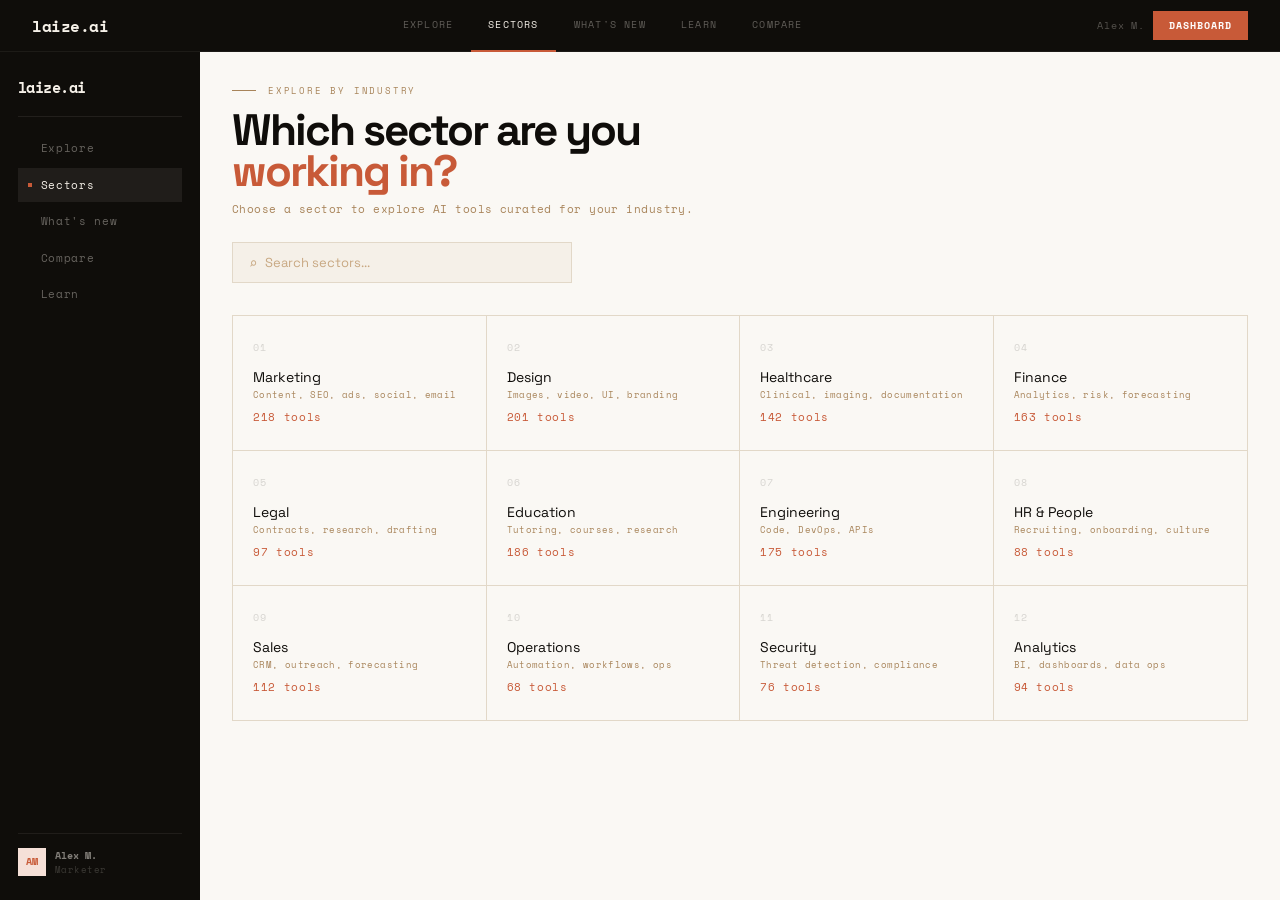
==== sectors.html @ eb0a1c32 "sectors.html" ====
<!DOCTYPE html>
<html lang="en">
<head>
<meta charset="UTF-8"/>
<meta name="viewport" content="width=device-width,initial-scale=1.0"/>
<title>Sectors — laize.ai</title>
<link rel="preconnect" href="https://fonts.googleapis.com"/>
<link rel="preconnect" href="https://fonts.gstatic.com" crossorigin/>
<link href="https://fonts.googleapis.com/css2?family=Space+Grotesk:wght@300;400;500;600;700&family=Space+Mono:wght@400;700&display=swap" rel="stylesheet"/>
<style>
*{box-sizing:border-box;margin:0;padding:0}
:root{
  --ink:#0f0d0a;--ink2:#1a1714;--ink3:#2e2a26;
  --sand:#f5f0e8;--sand2:#ede6d8;--sand3:#e2d8c8;--sand4:#c8bca8;
  --warm:#c8a882;--warm2:#a8845a;
  --sage2:#5a7d6a;--sage3:#d8e8dc;
  --rust:#c85a38;--rust2:#e87850;--rust3:#f5e0d8;
  --clay2:#e8c89a;--cream:#faf8f4;--r:0px;
}
html{scroll-behavior:smooth}
body{
  background:var(--cream);
  font-family:'Space Grotesk',system-ui,sans-serif;
  color:var(--ink);font-size:14px;line-height:1.5;
  -webkit-font-smoothing:antialiased;min-height:100vh;overflow-x:hidden;
}

/* ── NAV ── */
.nav{
  background:var(--ink);height:52px;
  display:flex;align-items:center;justify-content:space-between;
  padding:0 2rem;position:sticky;top:0;z-index:200;
  border-bottom:1px solid rgba(245,240,232,.06);
}
.logo{
  font-family:'Space Mono',monospace;font-size:16px;font-weight:700;
  color:var(--sand);letter-spacing:-.5px;text-decoration:none;
  display:flex;align-items:center;gap:7px;
}
.logo-dot{
  width:7px;height:7px;border-radius:50%;background:var(--rust);flex-shrink:0;
  animation:blink 3s infinite;
}
@keyframes blink{0%,100%{opacity:1}50%{opacity:.3}}
.nav-links{display:flex;gap:0;list-style:none}
.nav-links a{
  font-family:'Space Mono',monospace;
  font-size:10px;letter-spacing:.12em;text-transform:uppercase;
  color:rgba(245,240,232,.35);padding:0 1.1rem;height:52px;
  display:flex;align-items:center;cursor:pointer;
  border-bottom:2px solid transparent;transition:all .25s;text-decoration:none;
}
.nav-links a:hover{color:var(--sand)}
.nav-links a.on{color:var(--sand);border-bottom-color:var(--rust)}
.nav-r{display:flex;gap:8px;align-items:center}
.nav-user{font-family:'Space Mono',monospace;font-size:10px;color:rgba(245,240,232,.3);letter-spacing:.08em}
.pill{
  font-family:'Space Mono',monospace;background:var(--rust);color:#fff;border:none;
  padding:7px 16px;font-size:10px;font-weight:700;letter-spacing:.1em;text-transform:uppercase;
  cursor:pointer;transition:all .2s;
}
.pill:hover{background:var(--rust2);transform:translateY(-1px)}
.pill.ghost{background:transparent;border:1px solid rgba(245,240,232,.2);color:rgba(245,240,232,.55)}
.pill.ghost:hover{border-color:rgba(245,240,232,.5);color:var(--sand)}
.pill.sm{padding:6px 13px;font-size:10px}

/* ── SHELL ── */
.shell{
  display:grid;grid-template-columns:200px 1fr;
  min-height:calc(100vh - 52px);background:var(--cream);
}

/* ── SIDEBAR ── */
.sb{
  background:var(--ink);padding:1.5rem 1.1rem;
  display:flex;flex-direction:column;gap:2px;
  position:sticky;top:52px;height:calc(100vh - 52px);overflow-y:auto;
}
.sb-logo{
  font-family:'Space Mono',monospace;font-size:15px;font-weight:700;
  color:var(--sand);letter-spacing:-.5px;padding-bottom:1.1rem;
  border-bottom:1px solid rgba(245,240,232,.08);margin-bottom:.75rem;
  display:flex;align-items:center;gap:7px;
}
.sb-logo-dot{width:6px;height:6px;border-radius:50%;background:var(--rust);flex-shrink:0}
.snav{
  display:flex;align-items:center;gap:9px;padding:9px 10px;
  font-family:'Space Mono',monospace;font-size:11px;letter-spacing:.06em;
  color:rgba(245,240,232,.38);cursor:pointer;transition:all .2s;text-decoration:none;
}
.snav:hover,.snav.on{background:rgba(245,240,232,.07);color:var(--sand)}
.snavdot{width:4px;height:4px;background:var(--rust);flex-shrink:0;opacity:0;transition:opacity .2s}
.snav.on .snavdot{opacity:1}
.sb-back{
  display:flex;align-items:center;gap:8px;padding:8px 10px;
  font-family:'Space Mono',monospace;font-size:9px;letter-spacing:.12em;
  text-transform:uppercase;color:rgba(245,240,232,.3);
  cursor:pointer;transition:all .2s;margin-bottom:4px;border:none;background:none;
}
.sb-back:hover{background:rgba(245,240,232,.06);color:rgba(245,240,232,.6)}
.sb-sector-title{
  padding:6px 10px;font-family:'Space Grotesk',sans-serif;
  font-size:14px;font-weight:700;color:var(--sand);
  letter-spacing:-.3px;margin-bottom:4px;
}
.sb-divider{height:1px;background:rgba(245,240,232,.07);margin:.65rem 0}
.slbl{
  font-family:'Space Mono',monospace;font-size:8px;letter-spacing:.18em;
  text-transform:uppercase;color:rgba(245,240,232,.18);margin:.75rem 0 .25rem 10px;
}
.sitm{
  display:flex;align-items:center;justify-content:space-between;
  padding:8px 10px;font-family:'Space Mono',monospace;font-size:11px;
  color:rgba(245,240,232,.38);cursor:pointer;transition:all .2s;
}
.sitm:hover,.sitm.on{background:rgba(245,240,232,.07);color:var(--sand)}
.sitm-c{font-size:9px;color:rgba(245,240,232,.18)}
.sitm.on .sitm-c{color:rgba(245,240,232,.35)}
.sb-foot{margin-top:auto;padding-top:.85rem;border-top:1px solid rgba(245,240,232,.07)}
.suser{display:flex;align-items:center;gap:9px}
.sav{
  width:28px;height:28px;background:var(--rust3);
  display:flex;align-items:center;justify-content:center;
  font-family:'Space Mono',monospace;font-size:10px;font-weight:700;color:var(--rust);flex-shrink:0;
}
.sun{font-family:'Space Mono',monospace;font-size:10px;font-weight:700;color:rgba(245,240,232,.5)}
.sur{font-family:'Space Mono',monospace;font-size:9px;color:rgba(245,240,232,.2);letter-spacing:.06em}

/* ── MAIN ── */
.main{padding:2rem;overflow:hidden}
.sec-lbl{
  font-family:'Space Mono',monospace;font-size:9px;
  letter-spacing:.18em;text-transform:uppercase;color:var(--warm2);font-weight:700;
}

/* ── BADGES ── */
.bdg{padding:3px 9px;font-family:'Space Mono',monospace;font-size:9px;font-weight:700;letter-spacing:.06em}
.bdg-free{background:var(--sage3);color:var(--sage2)}
.bdg-paid{background:var(--rust3);color:var(--rust)}
.bdg-new{background:var(--ink);color:var(--sand)}
.bdg-hot{background:var(--rust3);color:var(--rust)}

/* ── SECTOR PICKER ── */
.picker-header{margin-bottom:2rem}
.picker-eyebrow{
  font-family:'Space Mono',monospace;font-size:9px;letter-spacing:.2em;
  text-transform:uppercase;color:var(--warm2);margin-bottom:.75rem;
  display:flex;align-items:center;gap:12px;
}
.picker-eyebrow::before{content:'';width:24px;height:1px;background:var(--warm2)}
.picker-h1{
  font-family:'Space Grotesk',sans-serif;
  font-size:clamp(28px,4vw,44px);font-weight:700;
  letter-spacing:-2px;line-height:.95;color:var(--ink);margin-bottom:.5rem;
}
.picker-h1 em{font-style:normal;color:var(--rust)}
.picker-sub{font-family:'Space Mono',monospace;font-size:11px;color:var(--warm2);letter-spacing:.04em;margin-bottom:1.5rem}
.picker-search{
  display:flex;align-items:center;gap:8px;background:var(--sand);
  border:1px solid var(--sand3);padding:9px 16px;
  max-width:340px;transition:border-color .2s;
}
.picker-search:focus-within{border-color:var(--ink)}
.picker-search input{
  background:none;border:none;outline:none;
  font-family:'Space Grotesk',sans-serif;font-size:13px;color:var(--ink);flex:1;
}
.picker-search input::placeholder{color:var(--warm)}
.picker-search-icon{font-family:'Space Mono',monospace;font-size:14px;color:var(--warm)}

/* SECTOR GRID */
.sector-grid{display:grid;grid-template-columns:repeat(4,1fr);gap:0;border:1px solid var(--sand3)}
.sector-card{
  padding:1.5rem 1.25rem;border-right:1px solid var(--sand3);border-bottom:1px solid var(--sand3);
  cursor:pointer;transition:all .25s;position:relative;overflow:hidden;background:var(--cream);
}
.sector-card:nth-child(4n){border-right:none}
.sector-card:nth-last-child(-n+4){border-bottom:none}
.sector-card:hover{background:var(--sand)}
.sector-card::after{
  content:'';position:absolute;bottom:0;left:0;right:0;height:2px;
  background:var(--rust);transform:scaleX(0);transform-origin:left;transition:transform .3s;
}
.sector-card:hover::after{transform:scaleX(1)}
.sc-num{
  font-family:'Space Mono',monospace;font-size:10px;letter-spacing:.1em;
  color:rgba(15,13,10,.15);margin-bottom:.75rem;
}

.sector-card:hover 
.sc-name{font-family:'Space Grotesk',sans-serif;font-size:15px;font-weight:700;color:var(--ink);margin-bottom:4px;letter-spacing:-.3px}
.sc-sub{font-family:'Space Mono',monospace;font-size:9px;color:var(--warm2);letter-spacing:.04em;margin-bottom:8px}
.sc-count{font-family:'Space Mono',monospace;font-size:11px;color:var(--rust);letter-spacing:.06em}

/* ── SECTOR HEADER ── */
.sector-header{
  background:var(--ink);padding:1.75rem 2rem;margin-bottom:1.5rem;
  display:flex;align-items:center;justify-content:space-between;gap:1.5rem;
  position:relative;overflow:hidden;
}
.sector-header::before{
  content:attr(data-sector);
  position:absolute;right:-10px;bottom:-20px;
  font-family:'Space Grotesk',sans-serif;font-size:100px;font-weight:700;
  letter-spacing:-6px;color:rgba(245,240,232,.04);line-height:1;pointer-events:none;
  text-transform:uppercase;
}
.sh-left{}
.sh-eyebrow{
  font-family:'Space Mono',monospace;font-size:9px;letter-spacing:.18em;
  text-transform:uppercase;color:rgba(245,240,232,.3);margin-bottom:6px;
}
.sh-title{
  font-family:'Space Grotesk',sans-serif;font-size:22px;font-weight:700;
  color:var(--sand);letter-spacing:-1px;
}
.sh-sub{font-family:'Space Mono',monospace;font-size:10px;color:rgba(245,240,232,.35);margin-top:4px;letter-spacing:.04em}
.sh-stats{display:flex;gap:2rem;flex-shrink:0}
.sh-stat-n{
  font-family:'Space Grotesk',sans-serif;font-size:28px;font-weight:700;
  color:var(--sand);letter-spacing:-1.5px;line-height:1;
}
.sh-stat-l{
  font-family:'Space Mono',monospace;font-size:8px;letter-spacing:.14em;
  text-transform:uppercase;color:rgba(245,240,232,.28);margin-top:3px;
}
.sh-back{
  font-family:'Space Mono',monospace;
  background:rgba(245,240,232,.08);border:1px solid rgba(245,240,232,.12);
  padding:8px 16px;font-size:9px;letter-spacing:.12em;text-transform:uppercase;
  color:rgba(245,240,232,.55);cursor:pointer;transition:all .2s;white-space:nowrap;flex-shrink:0;
}
.sh-back:hover{background:rgba(245,240,232,.14);color:var(--sand)}

/* ── FILTER BAR ── */
.filterbar{
  display:flex;align-items:center;gap:8px;
  margin-bottom:1rem;padding-bottom:1rem;
  border-bottom:1px solid var(--sand3);flex-wrap:wrap;
}
.result-c{
  font-family:'Space Mono',monospace;font-size:10px;
  color:var(--warm2);margin-left:auto;white-space:nowrap;letter-spacing:.06em;
}
.filter-search{
  display:flex;align-items:center;gap:7px;background:var(--cream);
  border:1px solid var(--sand3);padding:8px 12px;
  font-size:12px;color:var(--ink2);transition:border-color .2s;flex:1;max-width:220px;
}
.filter-search:focus-within{border-color:var(--ink)}
.filter-search input{
  background:none;border:none;outline:none;
  font-family:'Space Grotesk',sans-serif;font-size:12px;color:var(--ink);flex:1;width:100%;
}
.filter-search input::placeholder{color:var(--warm)}

/* DROPDOWN */
.dd-wrap{position:relative}
.dd-trigger{
  display:flex;align-items:center;gap:6px;background:var(--cream);
  border:1px solid var(--sand3);padding:8px 12px;
  font-family:'Space Mono',monospace;font-size:10px;font-weight:700;
  letter-spacing:.08em;text-transform:uppercase;
  color:var(--ink2);cursor:pointer;transition:all .2s;white-space:nowrap;user-select:none;
}
.dd-trigger:hover{border-color:var(--warm2)}
.dd-trigger.open{border-color:var(--ink);background:var(--sand)}
.dd-trigger.has-val{border-color:var(--ink);background:var(--ink);color:var(--sand)}
.dd-trigger.has-val .dd-arrow{color:rgba(245,240,232,.4)}
.dd-arrow{font-size:9px;color:var(--warm2);transition:transform .2s}
.dd-trigger.open .dd-arrow{transform:rotate(180deg)}
.dd-dot{width:5px;height:5px;border-radius:50%;background:var(--rust);flex-shrink:0}
.dd-menu{
  position:absolute;top:calc(100% + 4px);left:0;
  background:var(--cream);border:1px solid var(--sand3);
  min-width:180px;box-shadow:0 8px 24px rgba(0,0,0,.08);z-index:150;
  animation:ddIn .15s ease;
}
@keyframes ddIn{from{opacity:0;transform:translateY(-4px)}to{opacity:1;transform:translateY(0)}}
.dd-menu-hdr{
  padding:8px 12px 6px;font-family:'Space Mono',monospace;
  font-size:8px;letter-spacing:.16em;text-transform:uppercase;
  color:var(--warm2);font-weight:700;border-bottom:1px solid var(--sand3);
}
.dd-opt{
  display:flex;align-items:center;justify-content:space-between;
  padding:10px 12px;font-family:'Space Grotesk',sans-serif;font-size:13px;
  color:var(--ink2);cursor:pointer;transition:background .15s;
}
.dd-opt:hover{background:var(--sand)}
.dd-opt.on{background:var(--sand);font-weight:600;color:var(--ink)}
.dd-opt.on::after{content:'✓';font-family:'Space Mono',monospace;font-size:10px;color:var(--sage2)}
.dd-opt-c{font-family:'Space Mono',monospace;font-size:10px;color:var(--warm2)}
.dd-div{height:1px;background:var(--sand3);margin:3px 0}

/* ACTIVE CHIPS */
.active-chips{display:flex;gap:6px;flex-wrap:wrap;margin-bottom:1rem}
.active-chip{
  display:flex;align-items:center;gap:5px;background:var(--ink);
  padding:5px 10px 5px 12px;font-family:'Space Mono',monospace;
  font-size:9px;letter-spacing:.08em;text-transform:uppercase;color:var(--sand);font-weight:700;
}
.active-chip-x{cursor:pointer;opacity:.5;font-size:14px;line-height:1;transition:opacity .2s}
.active-chip-x:hover{opacity:1}

/* ── TOOLS GRID ── */
.tools-grid{display:grid;grid-template-columns:repeat(3,1fr);gap:0;border:1px solid var(--sand3)}
.tc{
  background:var(--cream);border-right:1px solid var(--sand3);border-bottom:1px solid var(--sand3);
  padding:1.25rem;cursor:pointer;transition:all .25s;display:flex;flex-direction:column;
  position:relative;overflow:hidden;
}
.tc:nth-child(3n){border-right:none}
.tc:hover{background:var(--sand)}
.tc::after{
  content:'';position:absolute;top:0;left:0;bottom:0;width:2px;
  background:var(--rust);transform:scaleY(0);transform-origin:top;transition:transform .25s;
}
.tc:hover::after{transform:scaleY(1)}
.tc.feat{background:var(--ink);border-color:rgba(245,240,232,.08);grid-column:span 2}
.tc.feat:hover{background:var(--ink2)}
.tc.feat::after{background:var(--rust2)}
.tc.feat .tc-name{color:var(--sand)}
.tc.feat .tc-desc{color:rgba(245,240,232,.5)}
.tc.feat .tc-tag-i{background:rgba(245,240,232,.08);border-color:rgba(245,240,232,.1);color:rgba(245,240,232,.5)}
.tc.feat .tc-foot{border-top-color:rgba(245,240,232,.08)}
.tc.feat .tc-fl{color:rgba(245,240,232,.32)}
.tc.feat .sd{background:rgba(245,240,232,.15)}
.tc.feat .sd.on{background:var(--sand)}
.tc-logo{
  width:36px;height:36px;font-size:14px;font-weight:800;color:#fff;
  display:flex;align-items:center;justify-content:center;flex-shrink:0;margin-bottom:.85rem;
}
.tc-top{display:flex;align-items:flex-start;gap:6px;margin-bottom:.4rem}
.tc-name{font-family:'Space Grotesk',sans-serif;font-size:14px;font-weight:700;color:var(--ink);letter-spacing:-.3px;flex:1;line-height:1.2}
.tc-desc{font-family:'Space Grotesk',sans-serif;font-size:12px;color:var(--ink3);line-height:1.65;margin-bottom:.85rem;flex:1;opacity:.8}
.tc-tags{display:flex;gap:4px;flex-wrap:wrap;margin-bottom:.85rem}
.tc-tag-i{border:1px solid var(--sand3);padding:2px 8px;font-family:'Space Mono',monospace;font-size:9px;color:var(--warm2);letter-spacing:.04em}
.tc-foot{display:flex;align-items:center;justify-content:space-between;padding-top:.75rem;border-top:1px solid var(--sand3);margin-top:auto}
.tc-fl{font-family:'Space Mono',monospace;font-size:9px;letter-spacing:.08em;text-transform:uppercase;color:var(--warm2)}
.sd{width:6px;height:6px;background:var(--sand3);flex-shrink:0}
.sd.on{background:var(--ink)}
.empty-state{
  grid-column:span 3;text-align:center;padding:4rem 1rem;
  font-family:'Space Mono',monospace;font-size:11px;color:var(--warm2);letter-spacing:.08em;
}

/* ── RESPONSIVE ── */
@media(max-width:900px){
  .tools-grid{grid-template-columns:1fr 1fr}
  .tc.feat{grid-column:span 2}
  .sector-grid{grid-template-columns:repeat(3,1fr)}
}
@media(max-width:768px){
  .shell{grid-template-columns:1fr}
  .sb{display:none}
  .nav-links{display:none}
  .sector-grid{grid-template-columns:1fr 1fr}
  .sh-stats{display:none}
}
@media(max-width:480px){
  .sector-grid{grid-template-columns:1fr}
  .tools-grid{grid-template-columns:1fr}
  .tc.feat{grid-column:span 1}
}
</style>
</head>
<body>

<nav class="nav">
  <a class="logo" href="index.html">laize.ai</a>
  <ul class="nav-links">
    <li><a href="index.html">Explore</a></li>
    <li><a href="sectors.html" class="on">Sectors</a></li>
    <li><a href="whats-new.html">What's new</a></li>
    <li><a href="learn.html">Learn</a></li>
    <li><a href="compare.html">Compare</a></li>
  </ul>
  <div class="nav-r">
    <span class="nav-user">Alex M.</span>
    <button class="pill">Dashboard</button>
  </div>
</nav>

<div class="shell">
  <aside class="sb" id="sidebar"></aside>
  <main class="main" id="main"></main>
</div>

<script>
const SECTORS=[
  {id:'marketing',name:'Marketing',  count:218,sub:'Content, SEO, ads, social, email'},
  {id:'design',name:'Design',      count:201,sub:'Images, video, UI, branding'},
  {id:'healthcare',name:'Healthcare',  count:142,sub:'Clinical, imaging, documentation'},
  {id:'finance',name:'Finance',     count:163,sub:'Analytics, risk, forecasting'},
  {id:'legal',name:'Legal',       count:97, sub:'Contracts, research, drafting'},
  {id:'education',name:'Education',   count:186,sub:'Tutoring, courses, research'},
  {id:'engineering',name:'Engineering',count:175,sub:'Code, DevOps, APIs'},
  {id:'hr',name:'HR & People', count:88, sub:'Recruiting, onboarding, culture'},
  {id:'sales',name:'Sales',       count:112,sub:'CRM, outreach, forecasting'},
  {id:'ops',name:'Operations',  count:68, sub:'Automation, workflows, ops'},
  {id:'security',name:'Security',    count:76, sub:'Threat detection, compliance'},
  {id:'analytics',name:'Analytics',   count:94, sub:'BI, dashboards, data ops'},
];

const TOOLS={
  marketing:[
    {name:'Jasper AI',     logo:'J',bg:'#c8622a',desc:'Writes ads, emails, blogs, and campaigns in your brand voice. The most popular AI writing tool for marketing teams worldwide.',tags:['Copywriting','Email','Ads'],   pricing:'Paid',     skill:2,hot:true,feat:true},
    {name:'Surfer SEO',    logo:'S',bg:'#5a7d6a',desc:'Score and optimise content against top-ranking pages in real time. Integrates with Google Docs and WordPress.',              tags:['SEO','Content'],              pricing:'Paid',     skill:2},
    {name:'Buffer AI',     logo:'B',bg:'#2a8a7a',desc:'Plan, write, and schedule social content across all platforms with optimal timing suggestions.',                              tags:['Social','Scheduling'],        pricing:'Free tier',skill:1},
    {name:'Gamma',         logo:'G',bg:'#c87838',desc:'Turn a prompt into a stunning presentation in seconds. No design skills needed.',                                              tags:['Slides','Pitch'],             pricing:'Free tier',skill:1,isNew:true},
    {name:'Adcreative.ai', logo:'A',bg:'#7b5ea8',desc:'Generate high-performing ad creatives trained on billions of converting ads across all major platforms.',                     tags:['Ads','Creative'],             pricing:'Paid',     skill:1},
    {name:'Clearscope',    logo:'C',bg:'#3b6ea8',desc:'Analyse search intent and grade your content in real time for better rankings.',                                              tags:['SEO','Content'],              pricing:'Paid',     skill:2},
    {name:'Beehiiv AI',    logo:'B',bg:'#6a3b8a',desc:'Write, grow, and monetise your newsletter with AI writing and audience insights.',                                            tags:['Email','Newsletter'],         pricing:'Free tier',skill:1,isNew:true},
    {name:'Klaviyo AI',    logo:'K',bg:'#3b5fa8',desc:'Personalise every email and SMS at scale. Predicts when and what to send each customer.',                                    tags:['Email','SMS'],                pricing:'Free tier',skill:2},
    {name:'Heygen',        logo:'H',bg:'#a85a2a',desc:'Create AI video avatars and marketing videos from text scripts. No camera or studio needed.',                                tags:['Video','Avatar'],             pricing:'Free tier',skill:1},
  ],
  design:[
    {name:'Midjourney',    logo:'M',bg:'#7b6fbd',desc:'The industry standard for AI image generation. Create stunning artwork and product visuals from text prompts.',               tags:['Image Gen','Art'],            pricing:'Paid',     skill:2,hot:true,feat:true},
    {name:'Figma AI',      logo:'F',bg:'#e87050',desc:'Generate UI components, rewrite copy, and auto-layout designs directly inside Figma.',                                       tags:['UI','Components'],            pricing:'Free tier',skill:2},
    {name:'Framer AI',     logo:'F',bg:'#5a3d8a',desc:'Describe your website and Framer builds it — responsive layouts, published in one click.',                                  tags:['Web','No-code'],              pricing:'Free tier',skill:1,isNew:true},
    {name:'Runway',        logo:'R',bg:'#c84878',desc:'Generate, edit, and transform video with AI. The go-to tool for filmmakers and creative agencies.',                          tags:['Video','Film'],               pricing:'Paid',     skill:3},
    {name:'Adobe Firefly', logo:'A',bg:'#e85030',desc:'Generative AI built into Photoshop and Illustrator. Commercial-safe image generation.',                                     tags:['Image','Adobe'],              pricing:'Free tier',skill:2},
    {name:'Canva AI',      logo:'C',bg:'#8a3b6a',desc:'Magic Write, Text to Image, AI backgrounds — professional design for everyone.',                                            tags:['Design','Social'],            pricing:'Free tier',skill:1},
    {name:'Looka',         logo:'L',bg:'#2a6a8a',desc:'Generate logos, colour palettes, and full brand kits in minutes.',                                                           tags:['Logo','Branding'],            pricing:'Paid',     skill:1},
    {name:'Pika',          logo:'P',bg:'#4a6a3b',desc:'Turn text prompts and still images into cinematic video clips in seconds.',                                                  tags:['Video','Text-to-video'],      pricing:'Free tier',skill:1,isNew:true},
  ],
  healthcare:[
    {name:'Nuance DAX',    logo:'N',bg:'#2a6a4a',desc:'Ambient AI that listens to patient conversations and auto-generates clinical notes, saving physicians 3+ hours per day.',   tags:['Documentation','EHR'],        pricing:'Paid',     skill:1,hot:true,feat:true},
    {name:'Nabla Copilot', logo:'N',bg:'#3b5a8a',desc:'Real-time AI medical scribe. Transcribes consultations and structures SOAP notes automatically.',                           tags:['Scribe','Notes'],             pricing:'Free tier',skill:1,isNew:true},
    {name:'Ambra Health',  logo:'A',bg:'#5a3b8a',desc:'Cloud platform for managing DICOM imaging data across hospitals and radiology groups.',                                      tags:['Imaging','Radiology'],        pricing:'Paid',     skill:3},
    {name:'PathAI',        logo:'P',bg:'#8a3b2a',desc:'Deep learning models that help pathologists detect cancer in tissue samples with greater accuracy.',                         tags:['Pathology','Oncology'],       pricing:'Paid',     skill:3},
    {name:'Suki AI',       logo:'S',bg:'#2a7a6a',desc:'Voice-powered AI that completes clinical notes and orders hands-free.',                                                      tags:['Voice','Documentation'],      pricing:'Paid',     skill:1},
    {name:'Viz.ai',        logo:'V',bg:'#6a4a2a',desc:'Real-time AI that detects stroke on imaging and instantly alerts the care team.',                                            tags:['Diagnostics','Stroke'],       pricing:'Paid',     skill:2},
  ],
  finance:[
    {name:'Kensho',        logo:'K',bg:'#2a4e8a',desc:'Surfaces insights from earnings calls, SEC filings, and market events. Used by S&P Global and major banks.',               tags:['Analytics','Research'],       pricing:'Paid',     skill:2,hot:true,feat:true},
    {name:'Ramp AI',       logo:'R',bg:'#3b8a5a',desc:'Automatically categorises expenses and suggests savings using AI.',                                                          tags:['Expenses','Finance ops'],     pricing:'Free tier',skill:1,isNew:true},
    {name:'Domo AI',       logo:'D',bg:'#8a5a2a',desc:'Natural language queries on your financial data. Ask questions, get instant visual answers.',                               tags:['BI','Analytics'],             pricing:'Paid',     skill:2},
    {name:'Quantexa',      logo:'Q',bg:'#2a6a8a',desc:'Decision intelligence that detects financial crime and reduces enterprise risk.',                                            tags:['Risk','Fraud'],               pricing:'Paid',     skill:3},
    {name:'Stampli',       logo:'S',bg:'#5a3b8a',desc:'AI that automates invoice processing and coding with near-zero manual work.',                                               tags:['AP','Invoices'],              pricing:'Paid',     skill:1},
  ],
  legal:[
    {name:'Harvey AI',     logo:'H',bg:'#3b5a8a',desc:'Built on GPT-4 and trained on legal data. Drafts contracts and researches case law for top law firms.',                    tags:['Contracts','Research'],       pricing:'Paid',     skill:2,hot:true,feat:true},
    {name:'Ironclad AI',   logo:'I',bg:'#5a3b2a',desc:'Automates the entire contract lifecycle from drafting and negotiation to signature and renewal.',                           tags:['Contracts','CLM'],            pricing:'Paid',     skill:2},
    {name:'Spellbook',     logo:'S',bg:'#2a6a5a',desc:'AI inside Microsoft Word that drafts, reviews, and redlines contracts.',                                                    tags:['Drafting','Word'],            pricing:'Paid',     skill:1,isNew:true},
    {name:'Casetext',      logo:'C',bg:'#6a4a2a',desc:'Automates legal research, deposition prep, and contract review for litigation teams.',                                      tags:['Research','Litigation'],      pricing:'Paid',     skill:2},
  ],
  education:[
    {name:'Khanmigo',      logo:'K',bg:'#2a6a8a',desc:'Socratic AI tutor that guides students through problems step-by-step without giving the answer.',                          tags:['Tutoring','K-12'],            pricing:'Free tier',skill:1,hot:true,feat:true},
    {name:'Synthesis Tutor',logo:'S',bg:'#8a4a2a',desc:"Adaptive AI tutor for maths originally built for SpaceX employees' children. Now open to all.",                          tags:['Maths','Tutoring'],           pricing:'Paid',     skill:1},
    {name:'Coursera Coach', logo:'C',bg:'#3b8a5a',desc:'Built into every Coursera course — answers questions and gives personalised feedback.',                                    tags:['Learning','Courses'],         pricing:'Free tier',skill:1,isNew:true},
    {name:'Gradescope',    logo:'G',bg:'#5a3b8a',desc:'AI grading that learns rubrics and applies them consistently across thousands of submissions.',                             tags:['Grading','Assessment'],       pricing:'Paid',     skill:2},
    {name:'Elicit',        logo:'E',bg:'#2a5a6a',desc:'AI that searches and summarises academic papers to accelerate literature reviews.',                                         tags:['Research','Papers'],          pricing:'Free tier',skill:2},
  ],
  engineering:[
    {name:'GitHub Copilot',logo:'G',bg:'#2a2a3a',desc:'The most widely used AI coding assistant. Autocompletes code and writes tests inside your IDE.',                           tags:['Code','IDE'],                 pricing:'Paid',     skill:2,hot:true,feat:true},
    {name:'Cursor',        logo:'C',bg:'#3b5fa8',desc:'VS Code fork with Claude and GPT-4 built in. Chat with your codebase, fix bugs instantly.',                                tags:['Editor','Code'],              pricing:'Free tier',skill:2,isNew:true},
    {name:'Vercel v0',     logo:'V',bg:'#0f0d0a',desc:'Generate full React UI components from text descriptions. Deploy to Vercel in seconds.',                                   tags:['UI','React'],                 pricing:'Free tier',skill:1},
    {name:'Devin',         logo:'D',bg:'#5a3d8a',desc:'Fully autonomous AI engineer that plans, writes, debugs, and deploys complete projects.',                                  tags:['Autonomous','Agent'],         pricing:'Paid',     skill:3},
    {name:'Tabnine',       logo:'T',bg:'#2a6a5a',desc:'Privacy-first AI code completion that runs on-prem. Supports 80+ languages.',                                              tags:['Code','Privacy'],             pricing:'Free tier',skill:2},
  ],
  hr:[
    {name:'Workday AI',    logo:'W',bg:'#3b5a8a',desc:'Skills intelligence, workforce planning, and people analytics in the leading enterprise HR platform.',                      tags:['HRIS','Analytics'],           pricing:'Paid',     skill:2,feat:true,hot:true},
    {name:'Paradox Olivia',logo:'P',bg:'#8a4a2a',desc:'AI assistant that screens candidates and schedules interviews 24/7 via chat.',                                             tags:['Recruiting','Screening'],     pricing:'Paid',     skill:1},
    {name:'Leena AI',      logo:'L',bg:'#2a6a4a',desc:'Zero-ticket HR helpdesk. Employees get instant answers on policies and benefits.',                                         tags:['Employee exp'],               pricing:'Paid',     skill:1,isNew:true},
    {name:'Eightfold AI',  logo:'E',bg:'#5a2a6a',desc:'Deep learning talent platform that matches candidates to roles and identifies internal mobility.',                         tags:['Talent','Bias reduction'],    pricing:'Paid',     skill:2},
  ],
  sales:[
    {name:'Gong',          logo:'G',bg:'#c87838',desc:'Revenue intelligence that analyses sales calls, surfaces deal risks, and coaches reps in real time.',                      tags:['Calls','Forecasting'],        pricing:'Paid',     skill:2,hot:true,feat:true},
    {name:'Apollo AI',     logo:'A',bg:'#3b5fa8',desc:'Find leads and write personalised outreach across 270M+ contacts with AI.',                                               tags:['Prospecting','Outreach'],     pricing:'Free tier',skill:1,isNew:true},
    {name:'Clari',         logo:'C',bg:'#5a3b8a',desc:'AI forecasting and pipeline management that shows exactly where deals will land.',                                         tags:['Forecasting','Pipeline'],     pricing:'Paid',     skill:2},
    {name:'Lavender',      logo:'L',bg:'#2a6a5a',desc:'AI email coach that scores your outreach in real time and suggests improvements.',                                         tags:['Email','Outreach'],           pricing:'Free tier',skill:1},
  ],
  ops:[
    {name:'Zapier AI',     logo:'Z',bg:'#e85030',desc:'Build automation workflows from natural language. Connects 6,000+ apps with no code.',                                     tags:['Automation','No-code'],       pricing:'Free tier',skill:1,hot:true,feat:true},
    {name:'Make AI',       logo:'M',bg:'#7b5ea8',desc:'Visual automation platform with AI scenario builder for complex workflows.',                                               tags:['Automation','Visual'],        pricing:'Free tier',skill:2},
    {name:'Notion AI',     logo:'N',bg:'#2a2a2a',desc:'AI writing and Q&A built directly into your Notion workspace.',                                                           tags:['Productivity','Docs'],        pricing:'Free tier',skill:1,isNew:true},
    {name:'ClickUp AI',    logo:'C',bg:'#7c3aed',desc:'AI task management that summarises docs and writes updates automatically.',                                               tags:['Project mgmt','Tasks'],       pricing:'Free tier',skill:1},
  ],
  security:[
    {name:'Darktrace',     logo:'D',bg:'#2a3b5a',desc:'AI cybersecurity that detects and responds to threats autonomously across your entire network.',                           tags:['Threat detection','SOC'],     pricing:'Paid',     skill:3,hot:true,feat:true},
    {name:'Vectra AI',     logo:'V',bg:'#5a2a2a',desc:'AI-driven network detection that stops ransomware and insider threats before damage occurs.',                              tags:['Network','EDR'],              pricing:'Paid',     skill:3},
    {name:'Orca Security', logo:'O',bg:'#2a6a4a',desc:'Agentless cloud security that uses AI to prioritise the risks that matter most.',                                         tags:['Cloud','CSPM'],               pricing:'Paid',     skill:2,isNew:true},
  ],
  analytics:[
    {name:'Tableau AI',    logo:'T',bg:'#e87050',desc:'Natural language analytics built into Tableau. Ask questions in plain English, get instant dashboards.',                   tags:['BI','Dashboards'],            pricing:'Paid',     skill:2,hot:true,feat:true},
    {name:'Power BI Copilot',logo:'P',bg:'#0078d4',desc:'Microsoft AI in Power BI generates reports, writes DAX, and summarises data stories.',                                  tags:['BI','Microsoft'],             pricing:'Paid',     skill:2},
    {name:'Hex',           logo:'H',bg:'#5a3b8a',desc:'AI data notebook that writes SQL and Python and creates charts from natural language.',                                   tags:['SQL','Notebooks'],            pricing:'Free tier',skill:2,isNew:true},
    {name:'Fivetran',      logo:'F',bg:'#2a6a8a',desc:'Automated data pipelines with AI-assisted schema mapping and anomaly detection.',                                         tags:['ETL','Pipelines'],            pricing:'Paid',     skill:3},
  ],
};

let view='picker';
let activeSector=null;
let filters={pricing:'all',skill:'all',type:'all',usecase:'all',search:''};
let openDD=null;

function closeAllDD(){
  document.querySelectorAll('.dd-menu').forEach(m=>m.remove());
  document.querySelectorAll('.dd-trigger').forEach(t=>t.classList.remove('open'));
  openDD=null;
}

function toggleDD(id){
  if(openDD===id){closeAllDD();return;}
  closeAllDD();openDD=id;
  const trigger=document.getElementById('dd-'+id);
  trigger.classList.add('open');
  const tools=TOOLS[activeSector]||[];
  let html='';
  if(id==='pricing'){
    html=`<div class="dd-menu-hdr">Pricing</div>
    ${[['all','All pricing'],['Free tier','Free tier only'],['Paid','Paid only']].map(([v,l])=>
      `<div class="dd-opt ${filters.pricing===v?'on':''}" onclick="setF('pricing','${v}')">${l}</div>`
    ).join('')}`;
  }
  if(id==='skill'){
    html=`<div class="dd-menu-hdr">Skill level</div>
    ${[['all','All levels'],['1','Beginner'],['2','Intermediate'],['3','Advanced']].map(([v,l])=>
      `<div class="dd-opt ${filters.skill===v?'on':''}" onclick="setF('skill','${v}')">${l}</div>`
    ).join('')}`;
  }
  if(id==='type'){
    const nC=tools.filter(t=>t.isNew).length;
    const hC=tools.filter(t=>t.hot).length;
    html=`<div class="dd-menu-hdr">Show</div>
    <div class="dd-opt ${filters.type==='all'?'on':''}" onclick="setF('type','all')">All tools</div>
    <div class="dd-div"></div>
    <div class="dd-opt ${filters.type==='new'?'on':''}" onclick="setF('type','new')">New this week <span class="dd-opt-c">${nC}</span></div>
    <div class="dd-opt ${filters.type==='hot'?'on':''}" onclick="setF('type','hot')">Trending <span class="dd-opt-c">${hC}</span></div>`;
  }
  if(id==='usecase'){
    const allTags=[...new Set(tools.flatMap(t=>t.tags))];
    html=`<div class="dd-menu-hdr">Use case</div>
    <div class="dd-opt ${filters.usecase==='all'?'on':''}" onclick="setF('usecase','all')">All use cases</div>
    <div class="dd-div"></div>
    ${allTags.map(tag=>{
      const c=tools.filter(t=>t.tags.includes(tag)).length;
      return `<div class="dd-opt ${filters.usecase===tag?'on':''}" onclick="setF('usecase','${tag}')">${tag} <span class="dd-opt-c">${c}</span></div>`;
    }).join('')}`;
  }
  const menu=document.createElement('div');
  menu.className='dd-menu';menu.innerHTML=html;
  trigger.parentNode.appendChild(menu);
  setTimeout(()=>{
    document.addEventListener('click',function h(e){
      if(!trigger.contains(e.target)&&!menu.contains(e.target)){closeAllDD();document.removeEventListener('click',h);}
    });
  },0);
}

function setF(key,val){filters[key]=val;closeAllDD();renderTools();}

function getLabel(key){
  const map={
    pricing:{all:'Pricing','Free tier':'Free tier',Paid:'Paid only'},
    skill:{all:'Skill level','1':'Beginner','2':'Intermediate','3':'Advanced'},
    type:{all:'Show',new:'New this week',hot:'Trending'},
    usecase:{all:'Use case'},
  };
  return(map[key]&&map[key][filters[key]])||filters[key];
}
function hasVal(key){return filters[key]&&filters[key]!=='all';}
function removeFilter(key){filters[key]='all';renderTools();}

function renderSidebar(){
  const sb=document.getElementById('sidebar');
  if(view==='picker'){
    sb.innerHTML=`
      <div class="sb-logo">laize.ai</div>
      <a class="snav" href="index.html"><div class="snavdot"></div>Explore</a>
      <a class="snav on" href="sectors.html"><div class="snavdot"></div>Sectors</a>
      <a class="snav" href="whats-new.html"><div class="snavdot"></div>What's new</a>
      <a class="snav" href="compare.html"><div class="snavdot"></div>Compare</a>
      <a class="snav" href="learn.html"><div class="snavdot"></div>Learn</a>
      <div class="sb-foot"><div class="suser"><div class="sav">AM</div><div><div class="sun">Alex M.</div><div class="sur">Marketer</div></div></div></div>`;
  } else {
    const s=SECTORS.find(s=>s.id===activeSector);
    sb.innerHTML=`
      <div class="sb-logo">laize.ai</div>
      <button class="sb-back" onclick="goBack()">← All sectors</button>
      <div class="sb-sector-title">${s.name}</div>
      <div class="sb-divider"></div>
      <a class="snav" href="index.html"><div class="snavdot"></div>Explore</a>
      <a class="snav on" href="sectors.html"><div class="snavdot"></div>Sectors</a>
      <a class="snav" href="whats-new.html"><div class="snavdot"></div>What's new</a>
      <a class="snav" href="compare.html"><div class="snavdot"></div>Compare</a>
      <a class="snav" href="learn.html"><div class="snavdot"></div>Learn</a>
      <div class="sb-foot"><div class="suser"><div class="sav">AM</div><div><div class="sun">Alex M.</div><div class="sur">Marketer</div></div></div></div>`;
  }
}

function renderPicker(){
  document.getElementById('main').innerHTML=`
    <div class="picker-header">
      <div class="picker-eyebrow">Explore by industry</div>
      <h1 class="picker-h1">Which sector are you<br><em>working in?</em></h1>
      <p class="picker-sub">Choose a sector to explore AI tools curated for your industry.</p>
      <div class="picker-search">
        <span class="picker-search-icon">⌕</span>
        <input type="text" placeholder="Search sectors..." oninput="filterSectors(this.value)"/>
      </div>
    </div>
    <div class="sector-grid" id="sector-grid">
      ${SECTORS.map((s,i)=>`
        <div class="sector-card" onclick="openSector('${s.id}')">
          <div class="sc-num">${String(i+1).padStart(2,'0')}</div>
          <div class="sc-name">${s.name}</div>
          <div class="sc-sub">${s.sub}</div>
          <div class="sc-count">${s.count} tools</div>
        </div>`).join('')}
    </div>`;
}

function filterSectors(q){
  document.querySelectorAll('.sector-card').forEach((c,i)=>{
    c.style.display=SECTORS[i].name.toLowerCase().includes(q.toLowerCase())?'':'none';
  });
}

function openSector(id){
  activeSector=id;view='tools';
  filters={pricing:'all',skill:'all',type:'all',usecase:'all',search:''};
  renderSidebar();renderTools();
  window.scrollTo({top:0,behavior:'smooth'});
}

function goBack(){
  view='picker';activeSector=null;
  filters={pricing:'all',skill:'all',type:'all',usecase:'all',search:''};
  renderSidebar();renderPicker();
  window.scrollTo({top:0,behavior:'smooth'});
}

function renderTools(){
  const s=SECTORS.find(s=>s.id===activeSector);
  let tools=[...(TOOLS[activeSector]||[])];
  const total=tools.length;
  if(filters.pricing!=='all') tools=tools.filter(t=>t.pricing===filters.pricing);
  if(filters.skill==='1') tools=tools.filter(t=>t.skill===1);
  if(filters.skill==='2') tools=tools.filter(t=>t.skill===2);
  if(filters.skill==='3') tools=tools.filter(t=>t.skill===3);
  if(filters.type==='new') tools=tools.filter(t=>t.isNew);
  if(filters.type==='hot') tools=tools.filter(t=>t.hot);
  if(filters.usecase&&filters.usecase!=='all') tools=tools.filter(t=>t.tags.includes(filters.usecase));
  if(filters.search){const q=filters.search.toLowerCase();tools=tools.filter(t=>t.name.toLowerCase().includes(q)||t.desc.toLowerCase().includes(q));}

  const freeC=(TOOLS[activeSector]||[]).filter(t=>t.pricing==='Free tier').length;
  const newC=(TOOLS[activeSector]||[]).filter(t=>t.isNew).length;

  const chips=['pricing','skill','type','usecase'].filter(k=>hasVal(k)).map(k=>
    `<div class="active-chip">${getLabel(k)}<span class="active-chip-x" onclick="removeFilter('${k}')">×</span></div>`
  ).join('');

  document.getElementById('main').innerHTML=`
    <div class="sector-header" data-sector="${s.name.toUpperCase()}">
      <div class="sh-left">
        <div class="sh-eyebrow">Sector — ${String(SECTORS.findIndex(x=>x.id===activeSector)+1).padStart(2,'0')} / ${String(SECTORS.length).padStart(2,'0')}</div>
        <div class="sh-title">${s.name} AI</div>
        <div class="sh-sub">${s.sub}</div>
      </div>
      <div class="sh-stats">
        <div><div class="sh-stat-n">${s.count}</div><div class="sh-stat-l">Total tools</div></div>
        <div><div class="sh-stat-n">${freeC}</div><div class="sh-stat-l">Free tier</div></div>
        <div><div class="sh-stat-n">${newC}</div><div class="sh-stat-l">New</div></div>
      </div>
      <button class="sh-back" onclick="goBack()">← All sectors</button>
    </div>

    <div class="filterbar">
      <div class="filter-search">
        <span style="color:var(--warm);font-size:14px;flex-shrink:0">⌕</span>
        <input type="text" placeholder="Search tools…" value="${filters.search||''}" oninput="filters.search=this.value;renderTools()"/>
      </div>
      <div class="dd-wrap">
        <div class="dd-trigger ${hasVal('pricing')?'has-val':''}" id="dd-pricing" onclick="toggleDD('pricing')">
          ${hasVal('pricing')?'<div class="dd-dot"></div>':''}${getLabel('pricing')}<span class="dd-arrow">▾</span>
        </div>
      </div>
      <div class="dd-wrap">
        <div class="dd-trigger ${hasVal('skill')?'has-val':''}" id="dd-skill" onclick="toggleDD('skill')">
          ${hasVal('skill')?'<div class="dd-dot"></div>':''}${getLabel('skill')}<span class="dd-arrow">▾</span>
        </div>
      </div>
      <div class="dd-wrap">
        <div class="dd-trigger ${hasVal('type')?'has-val':''}" id="dd-type" onclick="toggleDD('type')">
          ${hasVal('type')?'<div class="dd-dot"></div>':''}${getLabel('type')}<span class="dd-arrow">▾</span>
        </div>
      </div>
      <div class="dd-wrap">
        <div class="dd-trigger ${hasVal('usecase')?'has-val':''}" id="dd-usecase" onclick="toggleDD('usecase')">
          ${hasVal('usecase')?'<div class="dd-dot"></div>':''}${getLabel('usecase')}<span class="dd-arrow">▾</span>
        </div>
      </div>
      <span class="result-c">${tools.length} / ${total}</span>
    </div>

    ${chips?`<div class="active-chips">${chips}</div>`:''}

    <div class="tools-grid">
      ${tools.length===0
        ?'<div class="empty-state">No tools match these filters — try adjusting your selection.</div>'
        :tools.map(t=>`
          <div class="tc ${t.feat?'feat':''}">
            <div class="tc-logo" style="background:${t.bg}">${t.logo}</div>
            <div class="tc-top">
              <div class="tc-name">${t.name}</div>
              ${t.isNew?'<span class="bdg bdg-new">New</span>':''}
              ${t.hot&&!t.isNew?'<span class="bdg bdg-hot">Hot</span>':''}
            </div>
            <div class="tc-desc">${t.desc}</div>
            <div class="tc-tags">${t.tags.map(tag=>`<span class="tc-tag-i">${tag}</span>`).join('')}</div>
            <div class="tc-foot">
              <span class="tc-fl">${t.pricing}</span>
              <div style="display:flex;gap:3px">
                <div class="sd ${t.skill>=1?'on':''}"></div>
                <div class="sd ${t.skill>=2?'on':''}"></div>
                <div class="sd ${t.skill>=3?'on':''}"></div>
              </div>
            </div>
          </div>`).join('')
      }
    </div>`;
}

renderSidebar();
renderPicker();
</script>

</body>
</html>
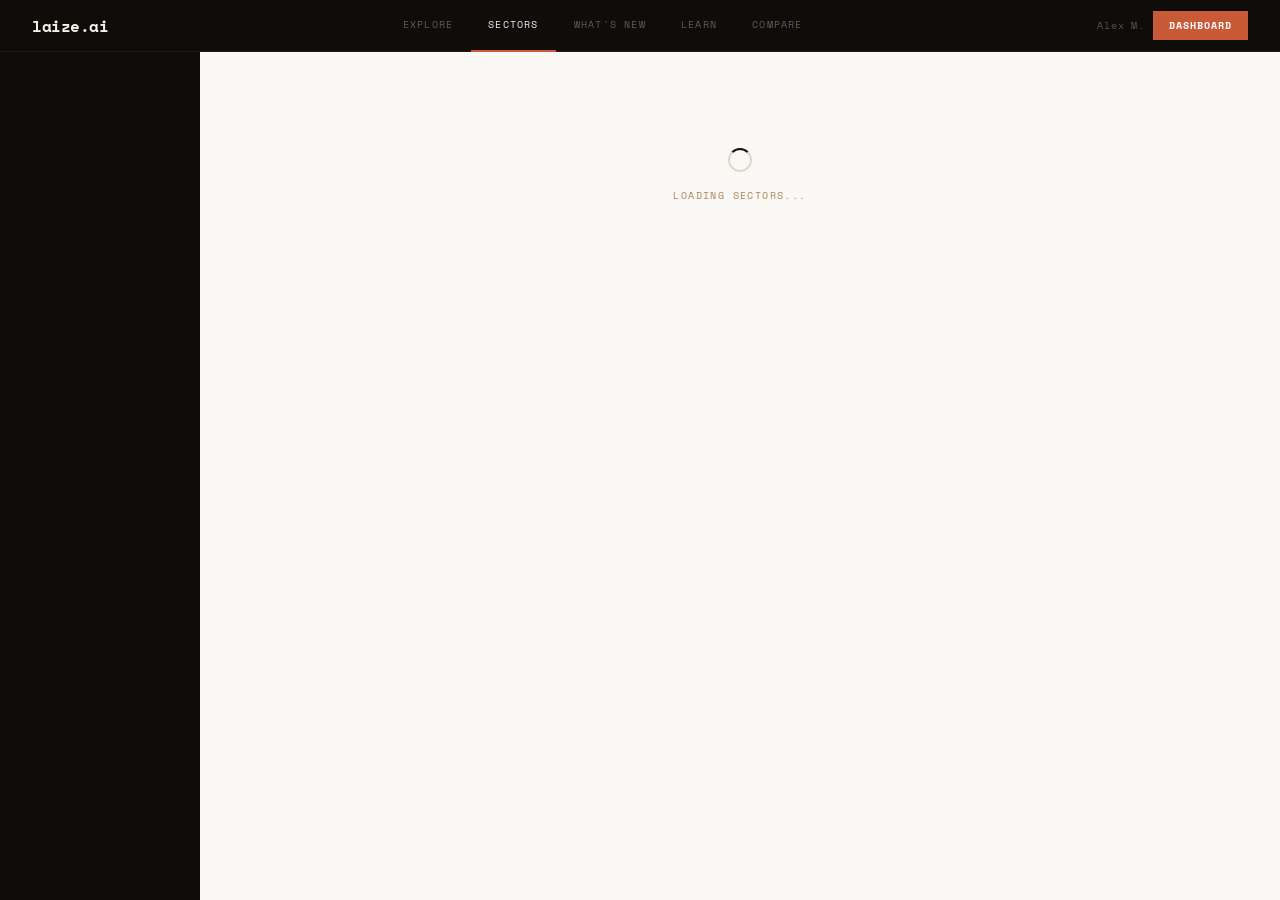
==== commit c626e1fd: "sectors.html" ====
--- a/sectors.html
+++ b/sectors.html
@@ -15,254 +15,114 @@
   --warm:#c8a882;--warm2:#a8845a;
   --sage2:#5a7d6a;--sage3:#d8e8dc;
   --rust:#c85a38;--rust2:#e87850;--rust3:#f5e0d8;
-  --clay2:#e8c89a;--cream:#faf8f4;--r:0px;
+  --clay2:#e8c89a;--cream:#faf8f4;
 }
 html{scroll-behavior:smooth}
-body{
-  background:var(--cream);
-  font-family:'Space Grotesk',system-ui,sans-serif;
-  color:var(--ink);font-size:14px;line-height:1.5;
-  -webkit-font-smoothing:antialiased;min-height:100vh;overflow-x:hidden;
-}
-
-/* ── NAV ── */
-.nav{
-  background:var(--ink);height:52px;
-  display:flex;align-items:center;justify-content:space-between;
-  padding:0 2rem;position:sticky;top:0;z-index:200;
-  border-bottom:1px solid rgba(245,240,232,.06);
-}
-.logo{
-  font-family:'Space Mono',monospace;font-size:16px;font-weight:700;
-  color:var(--sand);letter-spacing:-.5px;text-decoration:none;
-  display:flex;align-items:center;gap:7px;
-}
-.logo-dot{
-  width:7px;height:7px;border-radius:50%;background:var(--rust);flex-shrink:0;
-  animation:blink 3s infinite;
-}
-@keyframes blink{0%,100%{opacity:1}50%{opacity:.3}}
+body{background:var(--cream);font-family:'Space Grotesk',system-ui,sans-serif;color:var(--ink);font-size:14px;line-height:1.5;-webkit-font-smoothing:antialiased;min-height:100vh;overflow-x:hidden}
+
+/* NAV */
+.nav{background:var(--ink);height:52px;display:flex;align-items:center;justify-content:space-between;padding:0 2rem;position:sticky;top:0;z-index:200;border-bottom:1px solid rgba(245,240,232,.06)}
+.logo{font-family:'Space Mono',monospace;font-size:16px;font-weight:700;color:var(--sand);letter-spacing:-.5px;text-decoration:none}
 .nav-links{display:flex;gap:0;list-style:none}
-.nav-links a{
-  font-family:'Space Mono',monospace;
-  font-size:10px;letter-spacing:.12em;text-transform:uppercase;
-  color:rgba(245,240,232,.35);padding:0 1.1rem;height:52px;
-  display:flex;align-items:center;cursor:pointer;
-  border-bottom:2px solid transparent;transition:all .25s;text-decoration:none;
-}
+.nav-links a{font-family:'Space Mono',monospace;font-size:10px;letter-spacing:.12em;text-transform:uppercase;color:rgba(245,240,232,.35);padding:0 1.1rem;height:52px;display:flex;align-items:center;cursor:pointer;border-bottom:2px solid transparent;transition:all .25s;text-decoration:none}
 .nav-links a:hover{color:var(--sand)}
 .nav-links a.on{color:var(--sand);border-bottom-color:var(--rust)}
 .nav-r{display:flex;gap:8px;align-items:center}
 .nav-user{font-family:'Space Mono',monospace;font-size:10px;color:rgba(245,240,232,.3);letter-spacing:.08em}
-.pill{
-  font-family:'Space Mono',monospace;background:var(--rust);color:#fff;border:none;
-  padding:7px 16px;font-size:10px;font-weight:700;letter-spacing:.1em;text-transform:uppercase;
-  cursor:pointer;transition:all .2s;
-}
-.pill:hover{background:var(--rust2);transform:translateY(-1px)}
+.pill{font-family:'Space Mono',monospace;background:var(--rust);color:#fff;border:none;padding:7px 16px;font-size:10px;font-weight:700;letter-spacing:.1em;text-transform:uppercase;cursor:pointer;transition:all .2s}
+.pill:hover{background:var(--rust2)}
 .pill.ghost{background:transparent;border:1px solid rgba(245,240,232,.2);color:rgba(245,240,232,.55)}
 .pill.ghost:hover{border-color:rgba(245,240,232,.5);color:var(--sand)}
-.pill.sm{padding:6px 13px;font-size:10px}
-
-/* ── SHELL ── */
-.shell{
-  display:grid;grid-template-columns:200px 1fr;
-  min-height:calc(100vh - 52px);background:var(--cream);
-}
-
-/* ── SIDEBAR ── */
-.sb{
-  background:var(--ink);padding:1.5rem 1.1rem;
-  display:flex;flex-direction:column;gap:2px;
-  position:sticky;top:52px;height:calc(100vh - 52px);overflow-y:auto;
-}
-.sb-logo{
-  font-family:'Space Mono',monospace;font-size:15px;font-weight:700;
-  color:var(--sand);letter-spacing:-.5px;padding-bottom:1.1rem;
-  border-bottom:1px solid rgba(245,240,232,.08);margin-bottom:.75rem;
-  display:flex;align-items:center;gap:7px;
-}
-.sb-logo-dot{width:6px;height:6px;border-radius:50%;background:var(--rust);flex-shrink:0}
-.snav{
-  display:flex;align-items:center;gap:9px;padding:9px 10px;
-  font-family:'Space Mono',monospace;font-size:11px;letter-spacing:.06em;
-  color:rgba(245,240,232,.38);cursor:pointer;transition:all .2s;text-decoration:none;
-}
+
+/* SHELL */
+.shell{display:grid;grid-template-columns:200px 1fr;min-height:calc(100vh - 52px);background:var(--cream)}
+
+/* SIDEBAR */
+.sb{background:var(--ink);padding:1.5rem 1.1rem;display:flex;flex-direction:column;gap:2px;position:sticky;top:52px;height:calc(100vh - 52px);overflow-y:auto}
+.sb-logo{font-family:'Space Mono',monospace;font-size:15px;font-weight:700;color:var(--sand);letter-spacing:-.5px;padding-bottom:1.1rem;border-bottom:1px solid rgba(245,240,232,.08);margin-bottom:.75rem}
+.snav{display:flex;align-items:center;gap:9px;padding:9px 10px;font-family:'Space Mono',monospace;font-size:11px;letter-spacing:.06em;color:rgba(245,240,232,.38);cursor:pointer;transition:all .2s;text-decoration:none}
 .snav:hover,.snav.on{background:rgba(245,240,232,.07);color:var(--sand)}
 .snavdot{width:4px;height:4px;background:var(--rust);flex-shrink:0;opacity:0;transition:opacity .2s}
 .snav.on .snavdot{opacity:1}
-.sb-back{
-  display:flex;align-items:center;gap:8px;padding:8px 10px;
-  font-family:'Space Mono',monospace;font-size:9px;letter-spacing:.12em;
-  text-transform:uppercase;color:rgba(245,240,232,.3);
-  cursor:pointer;transition:all .2s;margin-bottom:4px;border:none;background:none;
-}
+.sb-back{display:flex;align-items:center;gap:8px;padding:8px 10px;font-family:'Space Mono',monospace;font-size:9px;letter-spacing:.12em;text-transform:uppercase;color:rgba(245,240,232,.3);cursor:pointer;transition:all .2s;margin-bottom:4px;border:none;background:none}
 .sb-back:hover{background:rgba(245,240,232,.06);color:rgba(245,240,232,.6)}
-.sb-sector-title{
-  padding:6px 10px;font-family:'Space Grotesk',sans-serif;
-  font-size:14px;font-weight:700;color:var(--sand);
-  letter-spacing:-.3px;margin-bottom:4px;
-}
+.sb-sector-title{padding:6px 10px;font-family:'Space Grotesk',sans-serif;font-size:14px;font-weight:700;color:var(--sand);letter-spacing:-.3px;margin-bottom:4px}
 .sb-divider{height:1px;background:rgba(245,240,232,.07);margin:.65rem 0}
-.slbl{
-  font-family:'Space Mono',monospace;font-size:8px;letter-spacing:.18em;
-  text-transform:uppercase;color:rgba(245,240,232,.18);margin:.75rem 0 .25rem 10px;
-}
-.sitm{
-  display:flex;align-items:center;justify-content:space-between;
-  padding:8px 10px;font-family:'Space Mono',monospace;font-size:11px;
-  color:rgba(245,240,232,.38);cursor:pointer;transition:all .2s;
-}
+.slbl{font-family:'Space Mono',monospace;font-size:8px;letter-spacing:.18em;text-transform:uppercase;color:rgba(245,240,232,.18);margin:.75rem 0 .25rem 10px}
+.sitm{display:flex;align-items:center;justify-content:space-between;padding:8px 10px;font-family:'Space Mono',monospace;font-size:11px;color:rgba(245,240,232,.38);cursor:pointer;transition:all .2s}
 .sitm:hover,.sitm.on{background:rgba(245,240,232,.07);color:var(--sand)}
 .sitm-c{font-size:9px;color:rgba(245,240,232,.18)}
 .sitm.on .sitm-c{color:rgba(245,240,232,.35)}
 .sb-foot{margin-top:auto;padding-top:.85rem;border-top:1px solid rgba(245,240,232,.07)}
 .suser{display:flex;align-items:center;gap:9px}
-.sav{
-  width:28px;height:28px;background:var(--rust3);
-  display:flex;align-items:center;justify-content:center;
-  font-family:'Space Mono',monospace;font-size:10px;font-weight:700;color:var(--rust);flex-shrink:0;
-}
+.sav{width:28px;height:28px;background:var(--rust3);display:flex;align-items:center;justify-content:center;font-family:'Space Mono',monospace;font-size:10px;font-weight:700;color:var(--rust);flex-shrink:0}
 .sun{font-family:'Space Mono',monospace;font-size:10px;font-weight:700;color:rgba(245,240,232,.5)}
 .sur{font-family:'Space Mono',monospace;font-size:9px;color:rgba(245,240,232,.2);letter-spacing:.06em}
 
-/* ── MAIN ── */
+/* MAIN */
 .main{padding:2rem;overflow:hidden}
-.sec-lbl{
-  font-family:'Space Mono',monospace;font-size:9px;
-  letter-spacing:.18em;text-transform:uppercase;color:var(--warm2);font-weight:700;
-}
-
-/* ── BADGES ── */
+.sec-lbl{font-family:'Space Mono',monospace;font-size:9px;letter-spacing:.18em;text-transform:uppercase;color:var(--warm2);font-weight:700}
+
+/* BADGES */
 .bdg{padding:3px 9px;font-family:'Space Mono',monospace;font-size:9px;font-weight:700;letter-spacing:.06em}
 .bdg-free{background:var(--sage3);color:var(--sage2)}
 .bdg-paid{background:var(--rust3);color:var(--rust)}
 .bdg-new{background:var(--ink);color:var(--sand)}
 .bdg-hot{background:var(--rust3);color:var(--rust)}
 
-/* ── SECTOR PICKER ── */
+/* LOADING STATE */
+.loading{display:flex;flex-direction:column;align-items:center;justify-content:center;padding:4rem 2rem;gap:1rem}
+.loading-spinner{width:24px;height:24px;border:2px solid var(--sand3);border-top-color:var(--ink);border-radius:50%;animation:spin .8s linear infinite}
+@keyframes spin{to{transform:rotate(360deg)}}
+.loading-text{font-family:'Space Mono',monospace;font-size:10px;letter-spacing:.14em;text-transform:uppercase;color:var(--warm2)}
+.error-state{text-align:center;padding:3rem;font-family:'Space Mono',monospace;font-size:11px;color:var(--rust);letter-spacing:.08em}
+
+/* SECTOR PICKER */
 .picker-header{margin-bottom:2rem}
-.picker-eyebrow{
-  font-family:'Space Mono',monospace;font-size:9px;letter-spacing:.2em;
-  text-transform:uppercase;color:var(--warm2);margin-bottom:.75rem;
-  display:flex;align-items:center;gap:12px;
-}
+.picker-eyebrow{font-family:'Space Mono',monospace;font-size:9px;letter-spacing:.2em;text-transform:uppercase;color:var(--warm2);margin-bottom:.75rem;display:flex;align-items:center;gap:12px}
 .picker-eyebrow::before{content:'';width:24px;height:1px;background:var(--warm2)}
-.picker-h1{
-  font-family:'Space Grotesk',sans-serif;
-  font-size:clamp(28px,4vw,44px);font-weight:700;
-  letter-spacing:-2px;line-height:.95;color:var(--ink);margin-bottom:.5rem;
-}
+.picker-h1{font-family:'Space Grotesk',sans-serif;font-size:clamp(28px,4vw,44px);font-weight:700;letter-spacing:-2px;line-height:.95;color:var(--ink);margin-bottom:.5rem}
 .picker-h1 em{font-style:normal;color:var(--rust)}
 .picker-sub{font-family:'Space Mono',monospace;font-size:11px;color:var(--warm2);letter-spacing:.04em;margin-bottom:1.5rem}
-.picker-search{
-  display:flex;align-items:center;gap:8px;background:var(--sand);
-  border:1px solid var(--sand3);padding:9px 16px;
-  max-width:340px;transition:border-color .2s;
-}
+.picker-search{display:flex;align-items:center;gap:8px;background:var(--sand);border:1px solid var(--sand3);padding:9px 16px;max-width:340px;transition:border-color .2s}
 .picker-search:focus-within{border-color:var(--ink)}
-.picker-search input{
-  background:none;border:none;outline:none;
-  font-family:'Space Grotesk',sans-serif;font-size:13px;color:var(--ink);flex:1;
-}
+.picker-search input{background:none;border:none;outline:none;font-family:'Space Grotesk',sans-serif;font-size:13px;color:var(--ink);flex:1}
 .picker-search input::placeholder{color:var(--warm)}
-.picker-search-icon{font-family:'Space Mono',monospace;font-size:14px;color:var(--warm)}
 
 /* SECTOR GRID */
 .sector-grid{display:grid;grid-template-columns:repeat(4,1fr);gap:0;border:1px solid var(--sand3)}
-.sector-card{
-  padding:1.5rem 1.25rem;border-right:1px solid var(--sand3);border-bottom:1px solid var(--sand3);
-  cursor:pointer;transition:all .25s;position:relative;overflow:hidden;background:var(--cream);
-}
+.sector-card{padding:1.5rem 1.25rem;border-right:1px solid var(--sand3);border-bottom:1px solid var(--sand3);cursor:pointer;transition:all .25s;position:relative;overflow:hidden;background:var(--cream)}
 .sector-card:nth-child(4n){border-right:none}
 .sector-card:nth-last-child(-n+4){border-bottom:none}
 .sector-card:hover{background:var(--sand)}
-.sector-card::after{
-  content:'';position:absolute;bottom:0;left:0;right:0;height:2px;
-  background:var(--rust);transform:scaleX(0);transform-origin:left;transition:transform .3s;
-}
+.sector-card::after{content:'';position:absolute;bottom:0;left:0;right:0;height:2px;background:var(--rust);transform:scaleX(0);transform-origin:left;transition:transform .3s}
 .sector-card:hover::after{transform:scaleX(1)}
-.sc-num{
-  font-family:'Space Mono',monospace;font-size:10px;letter-spacing:.1em;
-  color:rgba(15,13,10,.15);margin-bottom:.75rem;
-}
-
-.sector-card:hover 
+.sc-num{font-family:'Space Mono',monospace;font-size:10px;letter-spacing:.1em;color:rgba(15,13,10,.15);margin-bottom:.75rem}
 .sc-name{font-family:'Space Grotesk',sans-serif;font-size:15px;font-weight:700;color:var(--ink);margin-bottom:4px;letter-spacing:-.3px}
 .sc-sub{font-family:'Space Mono',monospace;font-size:9px;color:var(--warm2);letter-spacing:.04em;margin-bottom:8px}
 .sc-count{font-family:'Space Mono',monospace;font-size:11px;color:var(--rust);letter-spacing:.06em}
 
-/* ── SECTOR HEADER ── */
-.sector-header{
-  background:var(--ink);padding:1.75rem 2rem;margin-bottom:1.5rem;
-  display:flex;align-items:center;justify-content:space-between;gap:1.5rem;
-  position:relative;overflow:hidden;
-}
-.sector-header::before{
-  content:attr(data-sector);
-  position:absolute;right:-10px;bottom:-20px;
-  font-family:'Space Grotesk',sans-serif;font-size:100px;font-weight:700;
-  letter-spacing:-6px;color:rgba(245,240,232,.04);line-height:1;pointer-events:none;
-  text-transform:uppercase;
-}
-.sh-left{}
-.sh-eyebrow{
-  font-family:'Space Mono',monospace;font-size:9px;letter-spacing:.18em;
-  text-transform:uppercase;color:rgba(245,240,232,.3);margin-bottom:6px;
-}
-.sh-title{
-  font-family:'Space Grotesk',sans-serif;font-size:22px;font-weight:700;
-  color:var(--sand);letter-spacing:-1px;
-}
+/* SECTOR HEADER */
+.sector-header{background:var(--ink);padding:1.75rem 2rem;margin-bottom:1.5rem;display:flex;align-items:center;justify-content:space-between;gap:1.5rem;position:relative;overflow:hidden}
+.sector-header::before{content:attr(data-sector);position:absolute;right:-10px;bottom:-20px;font-family:'Space Grotesk',sans-serif;font-size:100px;font-weight:700;letter-spacing:-6px;color:rgba(245,240,232,.04);line-height:1;pointer-events:none;text-transform:uppercase}
+.sh-eyebrow{font-family:'Space Mono',monospace;font-size:9px;letter-spacing:.18em;text-transform:uppercase;color:rgba(245,240,232,.3);margin-bottom:6px}
+.sh-title{font-family:'Space Grotesk',sans-serif;font-size:22px;font-weight:700;color:var(--sand);letter-spacing:-1px}
 .sh-sub{font-family:'Space Mono',monospace;font-size:10px;color:rgba(245,240,232,.35);margin-top:4px;letter-spacing:.04em}
 .sh-stats{display:flex;gap:2rem;flex-shrink:0}
-.sh-stat-n{
-  font-family:'Space Grotesk',sans-serif;font-size:28px;font-weight:700;
-  color:var(--sand);letter-spacing:-1.5px;line-height:1;
-}
-.sh-stat-l{
-  font-family:'Space Mono',monospace;font-size:8px;letter-spacing:.14em;
-  text-transform:uppercase;color:rgba(245,240,232,.28);margin-top:3px;
-}
-.sh-back{
-  font-family:'Space Mono',monospace;
-  background:rgba(245,240,232,.08);border:1px solid rgba(245,240,232,.12);
-  padding:8px 16px;font-size:9px;letter-spacing:.12em;text-transform:uppercase;
-  color:rgba(245,240,232,.55);cursor:pointer;transition:all .2s;white-space:nowrap;flex-shrink:0;
-}
+.sh-stat-n{font-family:'Space Grotesk',sans-serif;font-size:28px;font-weight:700;color:var(--sand);letter-spacing:-1.5px;line-height:1}
+.sh-stat-l{font-family:'Space Mono',monospace;font-size:8px;letter-spacing:.14em;text-transform:uppercase;color:rgba(245,240,232,.28);margin-top:3px}
+.sh-back{font-family:'Space Mono',monospace;background:rgba(245,240,232,.08);border:1px solid rgba(245,240,232,.12);padding:8px 16px;font-size:9px;letter-spacing:.12em;text-transform:uppercase;color:rgba(245,240,232,.55);cursor:pointer;transition:all .2s;white-space:nowrap;flex-shrink:0}
 .sh-back:hover{background:rgba(245,240,232,.14);color:var(--sand)}
 
-/* ── FILTER BAR ── */
-.filterbar{
-  display:flex;align-items:center;gap:8px;
-  margin-bottom:1rem;padding-bottom:1rem;
-  border-bottom:1px solid var(--sand3);flex-wrap:wrap;
-}
-.result-c{
-  font-family:'Space Mono',monospace;font-size:10px;
-  color:var(--warm2);margin-left:auto;white-space:nowrap;letter-spacing:.06em;
-}
-.filter-search{
-  display:flex;align-items:center;gap:7px;background:var(--cream);
-  border:1px solid var(--sand3);padding:8px 12px;
-  font-size:12px;color:var(--ink2);transition:border-color .2s;flex:1;max-width:220px;
-}
+/* FILTER BAR */
+.filterbar{display:flex;align-items:center;gap:8px;margin-bottom:1rem;padding-bottom:1rem;border-bottom:1px solid var(--sand3);flex-wrap:wrap}
+.result-c{font-family:'Space Mono',monospace;font-size:10px;color:var(--warm2);margin-left:auto;white-space:nowrap;letter-spacing:.06em}
+.filter-search{display:flex;align-items:center;gap:7px;background:var(--cream);border:1px solid var(--sand3);padding:8px 12px;transition:border-color .2s;flex:1;max-width:220px}
 .filter-search:focus-within{border-color:var(--ink)}
-.filter-search input{
-  background:none;border:none;outline:none;
-  font-family:'Space Grotesk',sans-serif;font-size:12px;color:var(--ink);flex:1;width:100%;
-}
+.filter-search input{background:none;border:none;outline:none;font-family:'Space Grotesk',sans-serif;font-size:12px;color:var(--ink);flex:1;width:100%}
 .filter-search input::placeholder{color:var(--warm)}
-
-/* DROPDOWN */
 .dd-wrap{position:relative}
-.dd-trigger{
-  display:flex;align-items:center;gap:6px;background:var(--cream);
-  border:1px solid var(--sand3);padding:8px 12px;
-  font-family:'Space Mono',monospace;font-size:10px;font-weight:700;
-  letter-spacing:.08em;text-transform:uppercase;
-  color:var(--ink2);cursor:pointer;transition:all .2s;white-space:nowrap;user-select:none;
-}
+.dd-trigger{display:flex;align-items:center;gap:6px;background:var(--cream);border:1px solid var(--sand3);padding:8px 12px;font-family:'Space Mono',monospace;font-size:10px;font-weight:700;letter-spacing:.08em;text-transform:uppercase;color:var(--ink2);cursor:pointer;transition:all .2s;white-space:nowrap;user-select:none}
 .dd-trigger:hover{border-color:var(--warm2)}
 .dd-trigger.open{border-color:var(--ink);background:var(--sand)}
 .dd-trigger.has-val{border-color:var(--ink);background:var(--ink);color:var(--sand)}
@@ -270,56 +130,29 @@
 .dd-arrow{font-size:9px;color:var(--warm2);transition:transform .2s}
 .dd-trigger.open .dd-arrow{transform:rotate(180deg)}
 .dd-dot{width:5px;height:5px;border-radius:50%;background:var(--rust);flex-shrink:0}
-.dd-menu{
-  position:absolute;top:calc(100% + 4px);left:0;
-  background:var(--cream);border:1px solid var(--sand3);
-  min-width:180px;box-shadow:0 8px 24px rgba(0,0,0,.08);z-index:150;
-  animation:ddIn .15s ease;
-}
+.dd-menu{position:absolute;top:calc(100% + 4px);left:0;background:var(--cream);border:1px solid var(--sand3);min-width:180px;box-shadow:0 8px 24px rgba(0,0,0,.08);z-index:150;animation:ddIn .15s ease}
 @keyframes ddIn{from{opacity:0;transform:translateY(-4px)}to{opacity:1;transform:translateY(0)}}
-.dd-menu-hdr{
-  padding:8px 12px 6px;font-family:'Space Mono',monospace;
-  font-size:8px;letter-spacing:.16em;text-transform:uppercase;
-  color:var(--warm2);font-weight:700;border-bottom:1px solid var(--sand3);
-}
-.dd-opt{
-  display:flex;align-items:center;justify-content:space-between;
-  padding:10px 12px;font-family:'Space Grotesk',sans-serif;font-size:13px;
-  color:var(--ink2);cursor:pointer;transition:background .15s;
-}
+.dd-menu-hdr{padding:8px 12px 6px;font-family:'Space Mono',monospace;font-size:8px;letter-spacing:.16em;text-transform:uppercase;color:var(--warm2);font-weight:700;border-bottom:1px solid var(--sand3)}
+.dd-opt{display:flex;align-items:center;justify-content:space-between;padding:10px 12px;font-family:'Space Grotesk',sans-serif;font-size:13px;color:var(--ink2);cursor:pointer;transition:background .15s}
 .dd-opt:hover{background:var(--sand)}
 .dd-opt.on{background:var(--sand);font-weight:600;color:var(--ink)}
 .dd-opt.on::after{content:'✓';font-family:'Space Mono',monospace;font-size:10px;color:var(--sage2)}
 .dd-opt-c{font-family:'Space Mono',monospace;font-size:10px;color:var(--warm2)}
 .dd-div{height:1px;background:var(--sand3);margin:3px 0}
-
-/* ACTIVE CHIPS */
 .active-chips{display:flex;gap:6px;flex-wrap:wrap;margin-bottom:1rem}
-.active-chip{
-  display:flex;align-items:center;gap:5px;background:var(--ink);
-  padding:5px 10px 5px 12px;font-family:'Space Mono',monospace;
-  font-size:9px;letter-spacing:.08em;text-transform:uppercase;color:var(--sand);font-weight:700;
-}
+.active-chip{display:flex;align-items:center;gap:5px;background:var(--ink);padding:5px 10px 5px 12px;font-family:'Space Mono',monospace;font-size:9px;letter-spacing:.08em;text-transform:uppercase;color:var(--sand);font-weight:700}
 .active-chip-x{cursor:pointer;opacity:.5;font-size:14px;line-height:1;transition:opacity .2s}
 .active-chip-x:hover{opacity:1}
 
-/* ── TOOLS GRID ── */
+/* TOOLS GRID */
 .tools-grid{display:grid;grid-template-columns:repeat(3,1fr);gap:0;border:1px solid var(--sand3)}
-.tc{
-  background:var(--cream);border-right:1px solid var(--sand3);border-bottom:1px solid var(--sand3);
-  padding:1.25rem;cursor:pointer;transition:all .25s;display:flex;flex-direction:column;
-  position:relative;overflow:hidden;
-}
+.tc{background:var(--cream);border-right:1px solid var(--sand3);border-bottom:1px solid var(--sand3);padding:1.25rem;cursor:pointer;transition:all .25s;display:flex;flex-direction:column;position:relative;overflow:hidden;text-decoration:none}
 .tc:nth-child(3n){border-right:none}
 .tc:hover{background:var(--sand)}
-.tc::after{
-  content:'';position:absolute;top:0;left:0;bottom:0;width:2px;
-  background:var(--rust);transform:scaleY(0);transform-origin:top;transition:transform .25s;
-}
+.tc::after{content:'';position:absolute;top:0;left:0;bottom:0;width:2px;background:var(--rust);transform:scaleY(0);transform-origin:top;transition:transform .25s}
 .tc:hover::after{transform:scaleY(1)}
 .tc.feat{background:var(--ink);border-color:rgba(245,240,232,.08);grid-column:span 2}
 .tc.feat:hover{background:var(--ink2)}
-.tc.feat::after{background:var(--rust2)}
 .tc.feat .tc-name{color:var(--sand)}
 .tc.feat .tc-desc{color:rgba(245,240,232,.5)}
 .tc.feat .tc-tag-i{background:rgba(245,240,232,.08);border-color:rgba(245,240,232,.1);color:rgba(245,240,232,.5)}
@@ -327,10 +160,7 @@
 .tc.feat .tc-fl{color:rgba(245,240,232,.32)}
 .tc.feat .sd{background:rgba(245,240,232,.15)}
 .tc.feat .sd.on{background:var(--sand)}
-.tc-logo{
-  width:36px;height:36px;font-size:14px;font-weight:800;color:#fff;
-  display:flex;align-items:center;justify-content:center;flex-shrink:0;margin-bottom:.85rem;
-}
+.tc-logo{width:36px;height:36px;font-size:14px;font-weight:800;color:#fff;display:flex;align-items:center;justify-content:center;flex-shrink:0;margin-bottom:.85rem;font-family:'Space Mono',monospace}
 .tc-top{display:flex;align-items:flex-start;gap:6px;margin-bottom:.4rem}
 .tc-name{font-family:'Space Grotesk',sans-serif;font-size:14px;font-weight:700;color:var(--ink);letter-spacing:-.3px;flex:1;line-height:1.2}
 .tc-desc{font-family:'Space Grotesk',sans-serif;font-size:12px;color:var(--ink3);line-height:1.65;margin-bottom:.85rem;flex:1;opacity:.8}
@@ -340,29 +170,11 @@
 .tc-fl{font-family:'Space Mono',monospace;font-size:9px;letter-spacing:.08em;text-transform:uppercase;color:var(--warm2)}
 .sd{width:6px;height:6px;background:var(--sand3);flex-shrink:0}
 .sd.on{background:var(--ink)}
-.empty-state{
-  grid-column:span 3;text-align:center;padding:4rem 1rem;
-  font-family:'Space Mono',monospace;font-size:11px;color:var(--warm2);letter-spacing:.08em;
-}
-
-/* ── RESPONSIVE ── */
-@media(max-width:900px){
-  .tools-grid{grid-template-columns:1fr 1fr}
-  .tc.feat{grid-column:span 2}
-  .sector-grid{grid-template-columns:repeat(3,1fr)}
-}
-@media(max-width:768px){
-  .shell{grid-template-columns:1fr}
-  .sb{display:none}
-  .nav-links{display:none}
-  .sector-grid{grid-template-columns:1fr 1fr}
-  .sh-stats{display:none}
-}
-@media(max-width:480px){
-  .sector-grid{grid-template-columns:1fr}
-  .tools-grid{grid-template-columns:1fr}
-  .tc.feat{grid-column:span 1}
-}
+.empty-state{grid-column:span 3;text-align:center;padding:4rem 1rem;font-family:'Space Mono',monospace;font-size:11px;color:var(--warm2);letter-spacing:.08em}
+
+@media(max-width:900px){.tools-grid{grid-template-columns:1fr 1fr}.tc.feat{grid-column:span 2}.sector-grid{grid-template-columns:repeat(3,1fr)}}
+@media(max-width:768px){.shell{grid-template-columns:1fr}.sb{display:none}.nav-links{display:none}.sector-grid{grid-template-columns:1fr 1fr}}
+@media(max-width:480px){.sector-grid{grid-template-columns:1fr}.tools-grid{grid-template-columns:1fr}.tc.feat{grid-column:span 1}}
 </style>
 </head>
 <body>
@@ -384,286 +196,257 @@
 
 <div class="shell">
   <aside class="sb" id="sidebar"></aside>
-  <main class="main" id="main"></main>
+  <main class="main" id="main">
+    <div class="loading">
+      <div class="loading-spinner"></div>
+      <div class="loading-text">Loading sectors...</div>
+    </div>
+  </main>
 </div>
 
-<script>
-const SECTORS=[
-  {id:'marketing',name:'Marketing',  count:218,sub:'Content, SEO, ads, social, email'},
-  {id:'design',name:'Design',      count:201,sub:'Images, video, UI, branding'},
-  {id:'healthcare',name:'Healthcare',  count:142,sub:'Clinical, imaging, documentation'},
-  {id:'finance',name:'Finance',     count:163,sub:'Analytics, risk, forecasting'},
-  {id:'legal',name:'Legal',       count:97, sub:'Contracts, research, drafting'},
-  {id:'education',name:'Education',   count:186,sub:'Tutoring, courses, research'},
-  {id:'engineering',name:'Engineering',count:175,sub:'Code, DevOps, APIs'},
-  {id:'hr',name:'HR & People', count:88, sub:'Recruiting, onboarding, culture'},
-  {id:'sales',name:'Sales',       count:112,sub:'CRM, outreach, forecasting'},
-  {id:'ops',name:'Operations',  count:68, sub:'Automation, workflows, ops'},
-  {id:'security',name:'Security',    count:76, sub:'Threat detection, compliance'},
-  {id:'analytics',name:'Analytics',   count:94, sub:'BI, dashboards, data ops'},
+<!-- Load Supabase connection -->
+<script type="module">
+import { db, getToolsBySector, getSectorCounts } from './supabase.js';
+
+// ── STATIC SECTOR DEFINITIONS ──────────────────────
+// Counts will be overwritten from Supabase
+const SECTORS = [
+  { id:'Marketing',   sub:'Content, SEO, ads, social, email' },
+  { id:'Design',      sub:'Images, video, UI, branding' },
+  { id:'Healthcare',  sub:'Clinical, imaging, documentation' },
+  { id:'Finance',     sub:'Analytics, risk, forecasting' },
+  { id:'Legal',       sub:'Contracts, research, drafting' },
+  { id:'Education',   sub:'Tutoring, courses, research' },
+  { id:'Engineering', sub:'Code, DevOps, APIs' },
+  { id:'HR & People', sub:'Recruiting, onboarding, culture' },
+  { id:'Sales',       sub:'CRM, outreach, forecasting' },
+  { id:'Operations',  sub:'Automation, workflows, ops' },
+  { id:'Security',    sub:'Threat detection, compliance' },
+  { id:'Analytics',   sub:'BI, dashboards, data ops' },
 ];
 
-const TOOLS={
-  marketing:[
-    {name:'Jasper AI',     logo:'J',bg:'#c8622a',desc:'Writes ads, emails, blogs, and campaigns in your brand voice. The most popular AI writing tool for marketing teams worldwide.',tags:['Copywriting','Email','Ads'],   pricing:'Paid',     skill:2,hot:true,feat:true},
-    {name:'Surfer SEO',    logo:'S',bg:'#5a7d6a',desc:'Score and optimise content against top-ranking pages in real time. Integrates with Google Docs and WordPress.',              tags:['SEO','Content'],              pricing:'Paid',     skill:2},
-    {name:'Buffer AI',     logo:'B',bg:'#2a8a7a',desc:'Plan, write, and schedule social content across all platforms with optimal timing suggestions.',                              tags:['Social','Scheduling'],        pricing:'Free tier',skill:1},
-    {name:'Gamma',         logo:'G',bg:'#c87838',desc:'Turn a prompt into a stunning presentation in seconds. No design skills needed.',                                              tags:['Slides','Pitch'],             pricing:'Free tier',skill:1,isNew:true},
-    {name:'Adcreative.ai', logo:'A',bg:'#7b5ea8',desc:'Generate high-performing ad creatives trained on billions of converting ads across all major platforms.',                     tags:['Ads','Creative'],             pricing:'Paid',     skill:1},
-    {name:'Clearscope',    logo:'C',bg:'#3b6ea8',desc:'Analyse search intent and grade your content in real time for better rankings.',                                              tags:['SEO','Content'],              pricing:'Paid',     skill:2},
-    {name:'Beehiiv AI',    logo:'B',bg:'#6a3b8a',desc:'Write, grow, and monetise your newsletter with AI writing and audience insights.',                                            tags:['Email','Newsletter'],         pricing:'Free tier',skill:1,isNew:true},
-    {name:'Klaviyo AI',    logo:'K',bg:'#3b5fa8',desc:'Personalise every email and SMS at scale. Predicts when and what to send each customer.',                                    tags:['Email','SMS'],                pricing:'Free tier',skill:2},
-    {name:'Heygen',        logo:'H',bg:'#a85a2a',desc:'Create AI video avatars and marketing videos from text scripts. No camera or studio needed.',                                tags:['Video','Avatar'],             pricing:'Free tier',skill:1},
-  ],
-  design:[
-    {name:'Midjourney',    logo:'M',bg:'#7b6fbd',desc:'The industry standard for AI image generation. Create stunning artwork and product visuals from text prompts.',               tags:['Image Gen','Art'],            pricing:'Paid',     skill:2,hot:true,feat:true},
-    {name:'Figma AI',      logo:'F',bg:'#e87050',desc:'Generate UI components, rewrite copy, and auto-layout designs directly inside Figma.',                                       tags:['UI','Components'],            pricing:'Free tier',skill:2},
-    {name:'Framer AI',     logo:'F',bg:'#5a3d8a',desc:'Describe your website and Framer builds it — responsive layouts, published in one click.',                                  tags:['Web','No-code'],              pricing:'Free tier',skill:1,isNew:true},
-    {name:'Runway',        logo:'R',bg:'#c84878',desc:'Generate, edit, and transform video with AI. The go-to tool for filmmakers and creative agencies.',                          tags:['Video','Film'],               pricing:'Paid',     skill:3},
-    {name:'Adobe Firefly', logo:'A',bg:'#e85030',desc:'Generative AI built into Photoshop and Illustrator. Commercial-safe image generation.',                                     tags:['Image','Adobe'],              pricing:'Free tier',skill:2},
-    {name:'Canva AI',      logo:'C',bg:'#8a3b6a',desc:'Magic Write, Text to Image, AI backgrounds — professional design for everyone.',                                            tags:['Design','Social'],            pricing:'Free tier',skill:1},
-    {name:'Looka',         logo:'L',bg:'#2a6a8a',desc:'Generate logos, colour palettes, and full brand kits in minutes.',                                                           tags:['Logo','Branding'],            pricing:'Paid',     skill:1},
-    {name:'Pika',          logo:'P',bg:'#4a6a3b',desc:'Turn text prompts and still images into cinematic video clips in seconds.',                                                  tags:['Video','Text-to-video'],      pricing:'Free tier',skill:1,isNew:true},
-  ],
-  healthcare:[
-    {name:'Nuance DAX',    logo:'N',bg:'#2a6a4a',desc:'Ambient AI that listens to patient conversations and auto-generates clinical notes, saving physicians 3+ hours per day.',   tags:['Documentation','EHR'],        pricing:'Paid',     skill:1,hot:true,feat:true},
-    {name:'Nabla Copilot', logo:'N',bg:'#3b5a8a',desc:'Real-time AI medical scribe. Transcribes consultations and structures SOAP notes automatically.',                           tags:['Scribe','Notes'],             pricing:'Free tier',skill:1,isNew:true},
-    {name:'Ambra Health',  logo:'A',bg:'#5a3b8a',desc:'Cloud platform for managing DICOM imaging data across hospitals and radiology groups.',                                      tags:['Imaging','Radiology'],        pricing:'Paid',     skill:3},
-    {name:'PathAI',        logo:'P',bg:'#8a3b2a',desc:'Deep learning models that help pathologists detect cancer in tissue samples with greater accuracy.',                         tags:['Pathology','Oncology'],       pricing:'Paid',     skill:3},
-    {name:'Suki AI',       logo:'S',bg:'#2a7a6a',desc:'Voice-powered AI that completes clinical notes and orders hands-free.',                                                      tags:['Voice','Documentation'],      pricing:'Paid',     skill:1},
-    {name:'Viz.ai',        logo:'V',bg:'#6a4a2a',desc:'Real-time AI that detects stroke on imaging and instantly alerts the care team.',                                            tags:['Diagnostics','Stroke'],       pricing:'Paid',     skill:2},
-  ],
-  finance:[
-    {name:'Kensho',        logo:'K',bg:'#2a4e8a',desc:'Surfaces insights from earnings calls, SEC filings, and market events. Used by S&P Global and major banks.',               tags:['Analytics','Research'],       pricing:'Paid',     skill:2,hot:true,feat:true},
-    {name:'Ramp AI',       logo:'R',bg:'#3b8a5a',desc:'Automatically categorises expenses and suggests savings using AI.',                                                          tags:['Expenses','Finance ops'],     pricing:'Free tier',skill:1,isNew:true},
-    {name:'Domo AI',       logo:'D',bg:'#8a5a2a',desc:'Natural language queries on your financial data. Ask questions, get instant visual answers.',                               tags:['BI','Analytics'],             pricing:'Paid',     skill:2},
-    {name:'Quantexa',      logo:'Q',bg:'#2a6a8a',desc:'Decision intelligence that detects financial crime and reduces enterprise risk.',                                            tags:['Risk','Fraud'],               pricing:'Paid',     skill:3},
-    {name:'Stampli',       logo:'S',bg:'#5a3b8a',desc:'AI that automates invoice processing and coding with near-zero manual work.',                                               tags:['AP','Invoices'],              pricing:'Paid',     skill:1},
-  ],
-  legal:[
-    {name:'Harvey AI',     logo:'H',bg:'#3b5a8a',desc:'Built on GPT-4 and trained on legal data. Drafts contracts and researches case law for top law firms.',                    tags:['Contracts','Research'],       pricing:'Paid',     skill:2,hot:true,feat:true},
-    {name:'Ironclad AI',   logo:'I',bg:'#5a3b2a',desc:'Automates the entire contract lifecycle from drafting and negotiation to signature and renewal.',                           tags:['Contracts','CLM'],            pricing:'Paid',     skill:2},
-    {name:'Spellbook',     logo:'S',bg:'#2a6a5a',desc:'AI inside Microsoft Word that drafts, reviews, and redlines contracts.',                                                    tags:['Drafting','Word'],            pricing:'Paid',     skill:1,isNew:true},
-    {name:'Casetext',      logo:'C',bg:'#6a4a2a',desc:'Automates legal research, deposition prep, and contract review for litigation teams.',                                      tags:['Research','Litigation'],      pricing:'Paid',     skill:2},
-  ],
-  education:[
-    {name:'Khanmigo',      logo:'K',bg:'#2a6a8a',desc:'Socratic AI tutor that guides students through problems step-by-step without giving the answer.',                          tags:['Tutoring','K-12'],            pricing:'Free tier',skill:1,hot:true,feat:true},
-    {name:'Synthesis Tutor',logo:'S',bg:'#8a4a2a',desc:"Adaptive AI tutor for maths originally built for SpaceX employees' children. Now open to all.",                          tags:['Maths','Tutoring'],           pricing:'Paid',     skill:1},
-    {name:'Coursera Coach', logo:'C',bg:'#3b8a5a',desc:'Built into every Coursera course — answers questions and gives personalised feedback.',                                    tags:['Learning','Courses'],         pricing:'Free tier',skill:1,isNew:true},
-    {name:'Gradescope',    logo:'G',bg:'#5a3b8a',desc:'AI grading that learns rubrics and applies them consistently across thousands of submissions.',                             tags:['Grading','Assessment'],       pricing:'Paid',     skill:2},
-    {name:'Elicit',        logo:'E',bg:'#2a5a6a',desc:'AI that searches and summarises academic papers to accelerate literature reviews.',                                         tags:['Research','Papers'],          pricing:'Free tier',skill:2},
-  ],
-  engineering:[
-    {name:'GitHub Copilot',logo:'G',bg:'#2a2a3a',desc:'The most widely used AI coding assistant. Autocompletes code and writes tests inside your IDE.',                           tags:['Code','IDE'],                 pricing:'Paid',     skill:2,hot:true,feat:true},
-    {name:'Cursor',        logo:'C',bg:'#3b5fa8',desc:'VS Code fork with Claude and GPT-4 built in. Chat with your codebase, fix bugs instantly.',                                tags:['Editor','Code'],              pricing:'Free tier',skill:2,isNew:true},
-    {name:'Vercel v0',     logo:'V',bg:'#0f0d0a',desc:'Generate full React UI components from text descriptions. Deploy to Vercel in seconds.',                                   tags:['UI','React'],                 pricing:'Free tier',skill:1},
-    {name:'Devin',         logo:'D',bg:'#5a3d8a',desc:'Fully autonomous AI engineer that plans, writes, debugs, and deploys complete projects.',                                  tags:['Autonomous','Agent'],         pricing:'Paid',     skill:3},
-    {name:'Tabnine',       logo:'T',bg:'#2a6a5a',desc:'Privacy-first AI code completion that runs on-prem. Supports 80+ languages.',                                              tags:['Code','Privacy'],             pricing:'Free tier',skill:2},
-  ],
-  hr:[
-    {name:'Workday AI',    logo:'W',bg:'#3b5a8a',desc:'Skills intelligence, workforce planning, and people analytics in the leading enterprise HR platform.',                      tags:['HRIS','Analytics'],           pricing:'Paid',     skill:2,feat:true,hot:true},
-    {name:'Paradox Olivia',logo:'P',bg:'#8a4a2a',desc:'AI assistant that screens candidates and schedules interviews 24/7 via chat.',                                             tags:['Recruiting','Screening'],     pricing:'Paid',     skill:1},
-    {name:'Leena AI',      logo:'L',bg:'#2a6a4a',desc:'Zero-ticket HR helpdesk. Employees get instant answers on policies and benefits.',                                         tags:['Employee exp'],               pricing:'Paid',     skill:1,isNew:true},
-    {name:'Eightfold AI',  logo:'E',bg:'#5a2a6a',desc:'Deep learning talent platform that matches candidates to roles and identifies internal mobility.',                         tags:['Talent','Bias reduction'],    pricing:'Paid',     skill:2},
-  ],
-  sales:[
-    {name:'Gong',          logo:'G',bg:'#c87838',desc:'Revenue intelligence that analyses sales calls, surfaces deal risks, and coaches reps in real time.',                      tags:['Calls','Forecasting'],        pricing:'Paid',     skill:2,hot:true,feat:true},
-    {name:'Apollo AI',     logo:'A',bg:'#3b5fa8',desc:'Find leads and write personalised outreach across 270M+ contacts with AI.',                                               tags:['Prospecting','Outreach'],     pricing:'Free tier',skill:1,isNew:true},
-    {name:'Clari',         logo:'C',bg:'#5a3b8a',desc:'AI forecasting and pipeline management that shows exactly where deals will land.',                                         tags:['Forecasting','Pipeline'],     pricing:'Paid',     skill:2},
-    {name:'Lavender',      logo:'L',bg:'#2a6a5a',desc:'AI email coach that scores your outreach in real time and suggests improvements.',                                         tags:['Email','Outreach'],           pricing:'Free tier',skill:1},
-  ],
-  ops:[
-    {name:'Zapier AI',     logo:'Z',bg:'#e85030',desc:'Build automation workflows from natural language. Connects 6,000+ apps with no code.',                                     tags:['Automation','No-code'],       pricing:'Free tier',skill:1,hot:true,feat:true},
-    {name:'Make AI',       logo:'M',bg:'#7b5ea8',desc:'Visual automation platform with AI scenario builder for complex workflows.',                                               tags:['Automation','Visual'],        pricing:'Free tier',skill:2},
-    {name:'Notion AI',     logo:'N',bg:'#2a2a2a',desc:'AI writing and Q&A built directly into your Notion workspace.',                                                           tags:['Productivity','Docs'],        pricing:'Free tier',skill:1,isNew:true},
-    {name:'ClickUp AI',    logo:'C',bg:'#7c3aed',desc:'AI task management that summarises docs and writes updates automatically.',                                               tags:['Project mgmt','Tasks'],       pricing:'Free tier',skill:1},
-  ],
-  security:[
-    {name:'Darktrace',     logo:'D',bg:'#2a3b5a',desc:'AI cybersecurity that detects and responds to threats autonomously across your entire network.',                           tags:['Threat detection','SOC'],     pricing:'Paid',     skill:3,hot:true,feat:true},
-    {name:'Vectra AI',     logo:'V',bg:'#5a2a2a',desc:'AI-driven network detection that stops ransomware and insider threats before damage occurs.',                              tags:['Network','EDR'],              pricing:'Paid',     skill:3},
-    {name:'Orca Security', logo:'O',bg:'#2a6a4a',desc:'Agentless cloud security that uses AI to prioritise the risks that matter most.',                                         tags:['Cloud','CSPM'],               pricing:'Paid',     skill:2,isNew:true},
-  ],
-  analytics:[
-    {name:'Tableau AI',    logo:'T',bg:'#e87050',desc:'Natural language analytics built into Tableau. Ask questions in plain English, get instant dashboards.',                   tags:['BI','Dashboards'],            pricing:'Paid',     skill:2,hot:true,feat:true},
-    {name:'Power BI Copilot',logo:'P',bg:'#0078d4',desc:'Microsoft AI in Power BI generates reports, writes DAX, and summarises data stories.',                                  tags:['BI','Microsoft'],             pricing:'Paid',     skill:2},
-    {name:'Hex',           logo:'H',bg:'#5a3b8a',desc:'AI data notebook that writes SQL and Python and creates charts from natural language.',                                   tags:['SQL','Notebooks'],            pricing:'Free tier',skill:2,isNew:true},
-    {name:'Fivetran',      logo:'F',bg:'#2a6a8a',desc:'Automated data pipelines with AI-assisted schema mapping and anomaly detection.',                                         tags:['ETL','Pipelines'],            pricing:'Paid',     skill:3},
-  ],
-};
-
-let view='picker';
-let activeSector=null;
-let filters={pricing:'all',skill:'all',type:'all',usecase:'all',search:''};
-let openDD=null;
-
-function closeAllDD(){
-  document.querySelectorAll('.dd-menu').forEach(m=>m.remove());
-  document.querySelectorAll('.dd-trigger').forEach(t=>t.classList.remove('open'));
-  openDD=null;
-}
-
-function toggleDD(id){
-  if(openDD===id){closeAllDD();return;}
-  closeAllDD();openDD=id;
-  const trigger=document.getElementById('dd-'+id);
-  trigger.classList.add('open');
-  const tools=TOOLS[activeSector]||[];
-  let html='';
-  if(id==='pricing'){
-    html=`<div class="dd-menu-hdr">Pricing</div>
-    ${[['all','All pricing'],['Free tier','Free tier only'],['Paid','Paid only']].map(([v,l])=>
-      `<div class="dd-opt ${filters.pricing===v?'on':''}" onclick="setF('pricing','${v}')">${l}</div>`
-    ).join('')}`;
-  }
-  if(id==='skill'){
-    html=`<div class="dd-menu-hdr">Skill level</div>
-    ${[['all','All levels'],['1','Beginner'],['2','Intermediate'],['3','Advanced']].map(([v,l])=>
-      `<div class="dd-opt ${filters.skill===v?'on':''}" onclick="setF('skill','${v}')">${l}</div>`
-    ).join('')}`;
-  }
-  if(id==='type'){
-    const nC=tools.filter(t=>t.isNew).length;
-    const hC=tools.filter(t=>t.hot).length;
-    html=`<div class="dd-menu-hdr">Show</div>
-    <div class="dd-opt ${filters.type==='all'?'on':''}" onclick="setF('type','all')">All tools</div>
-    <div class="dd-div"></div>
-    <div class="dd-opt ${filters.type==='new'?'on':''}" onclick="setF('type','new')">New this week <span class="dd-opt-c">${nC}</span></div>
-    <div class="dd-opt ${filters.type==='hot'?'on':''}" onclick="setF('type','hot')">Trending <span class="dd-opt-c">${hC}</span></div>`;
-  }
-  if(id==='usecase'){
-    const allTags=[...new Set(tools.flatMap(t=>t.tags))];
-    html=`<div class="dd-menu-hdr">Use case</div>
-    <div class="dd-opt ${filters.usecase==='all'?'on':''}" onclick="setF('usecase','all')">All use cases</div>
-    <div class="dd-div"></div>
-    ${allTags.map(tag=>{
-      const c=tools.filter(t=>t.tags.includes(tag)).length;
-      return `<div class="dd-opt ${filters.usecase===tag?'on':''}" onclick="setF('usecase','${tag}')">${tag} <span class="dd-opt-c">${c}</span></div>`;
-    }).join('')}`;
-  }
-  const menu=document.createElement('div');
-  menu.className='dd-menu';menu.innerHTML=html;
-  trigger.parentNode.appendChild(menu);
-  setTimeout(()=>{
-    document.addEventListener('click',function h(e){
-      if(!trigger.contains(e.target)&&!menu.contains(e.target)){closeAllDD();document.removeEventListener('click',h);}
-    });
-  },0);
-}
-
-function setF(key,val){filters[key]=val;closeAllDD();renderTools();}
-
-function getLabel(key){
-  const map={
-    pricing:{all:'Pricing','Free tier':'Free tier',Paid:'Paid only'},
-    skill:{all:'Skill level','1':'Beginner','2':'Intermediate','3':'Advanced'},
-    type:{all:'Show',new:'New this week',hot:'Trending'},
-    usecase:{all:'Use case'},
-  };
-  return(map[key]&&map[key][filters[key]])||filters[key];
-}
-function hasVal(key){return filters[key]&&filters[key]!=='all';}
-function removeFilter(key){filters[key]='all';renderTools();}
-
-function renderSidebar(){
-  const sb=document.getElementById('sidebar');
-  if(view==='picker'){
-    sb.innerHTML=`
+// ── STATE ──────────────────────────────────────────
+let view         = 'picker';
+let activeSector = null;
+let sectorCounts = {};
+let filters      = { pricing:'all', skill:'all', type:'all', usecase:'all', search:'' };
+let openDD       = null;
+let allTools     = [];   // cached tools for current sector
+
+// ── INIT ───────────────────────────────────────────
+async function init() {
+  sectorCounts = await getSectorCounts();
+  renderSidebar();
+  renderPicker();
+}
+
+// ── SIDEBAR ────────────────────────────────────────
+function renderSidebar() {
+  const sb = document.getElementById('sidebar');
+  if (view === 'picker') {
+    sb.innerHTML = `
       <div class="sb-logo">laize.ai</div>
       <a class="snav" href="index.html"><div class="snavdot"></div>Explore</a>
       <a class="snav on" href="sectors.html"><div class="snavdot"></div>Sectors</a>
       <a class="snav" href="whats-new.html"><div class="snavdot"></div>What's new</a>
       <a class="snav" href="compare.html"><div class="snavdot"></div>Compare</a>
       <a class="snav" href="learn.html"><div class="snavdot"></div>Learn</a>
-      <div class="sb-foot"><div class="suser"><div class="sav">AM</div><div><div class="sun">Alex M.</div><div class="sur">Marketer</div></div></div></div>`;
+      <div class="sb-foot">
+        <div class="suser">
+          <div class="sav">AM</div>
+          <div><div class="sun">Alex M.</div><div class="sur">Marketer</div></div>
+        </div>
+      </div>`;
   } else {
-    const s=SECTORS.find(s=>s.id===activeSector);
-    sb.innerHTML=`
+    sb.innerHTML = `
       <div class="sb-logo">laize.ai</div>
       <button class="sb-back" onclick="goBack()">← All sectors</button>
-      <div class="sb-sector-title">${s.name}</div>
+      <div class="sb-sector-title">${activeSector}</div>
       <div class="sb-divider"></div>
       <a class="snav" href="index.html"><div class="snavdot"></div>Explore</a>
       <a class="snav on" href="sectors.html"><div class="snavdot"></div>Sectors</a>
       <a class="snav" href="whats-new.html"><div class="snavdot"></div>What's new</a>
       <a class="snav" href="compare.html"><div class="snavdot"></div>Compare</a>
       <a class="snav" href="learn.html"><div class="snavdot"></div>Learn</a>
-      <div class="sb-foot"><div class="suser"><div class="sav">AM</div><div><div class="sun">Alex M.</div><div class="sur">Marketer</div></div></div></div>`;
+      <div class="sb-foot">
+        <div class="suser">
+          <div class="sav">AM</div>
+          <div><div class="sun">Alex M.</div><div class="sur">Marketer</div></div>
+        </div>
+      </div>`;
   }
 }
 
-function renderPicker(){
-  document.getElementById('main').innerHTML=`
+// ── PICKER ─────────────────────────────────────────
+function renderPicker() {
+  document.getElementById('main').innerHTML = `
     <div class="picker-header">
       <div class="picker-eyebrow">Explore by industry</div>
       <h1 class="picker-h1">Which sector are you<br><em>working in?</em></h1>
       <p class="picker-sub">Choose a sector to explore AI tools curated for your industry.</p>
       <div class="picker-search">
-        <span class="picker-search-icon">⌕</span>
-        <input type="text" placeholder="Search sectors..." oninput="filterSectors(this.value)"/>
+        <span style="color:var(--warm);font-size:14px">⌕</span>
+        <input type="text" placeholder="Search sectors..." oninput="filterSectors(this.value)" id="sector-search"/>
       </div>
     </div>
     <div class="sector-grid" id="sector-grid">
-      ${SECTORS.map((s,i)=>`
+      ${SECTORS.map((s, i) => `
         <div class="sector-card" onclick="openSector('${s.id}')">
           <div class="sc-num">${String(i+1).padStart(2,'0')}</div>
-          <div class="sc-name">${s.name}</div>
+          <div class="sc-name">${s.id}</div>
           <div class="sc-sub">${s.sub}</div>
-          <div class="sc-count">${s.count} tools</div>
+          <div class="sc-count">${sectorCounts[s.id] || 0} tools</div>
         </div>`).join('')}
     </div>`;
 }
 
-function filterSectors(q){
-  document.querySelectorAll('.sector-card').forEach((c,i)=>{
-    c.style.display=SECTORS[i].name.toLowerCase().includes(q.toLowerCase())?'':'none';
+window.filterSectors = function(q) {
+  document.querySelectorAll('.sector-card').forEach((c, i) => {
+    c.style.display = SECTORS[i].id.toLowerCase().includes(q.toLowerCase()) ? '' : 'none';
   });
-}
-
-function openSector(id){
-  activeSector=id;view='tools';
-  filters={pricing:'all',skill:'all',type:'all',usecase:'all',search:''};
-  renderSidebar();renderTools();
-  window.scrollTo({top:0,behavior:'smooth'});
-}
-
-function goBack(){
-  view='picker';activeSector=null;
-  filters={pricing:'all',skill:'all',type:'all',usecase:'all',search:''};
-  renderSidebar();renderPicker();
-  window.scrollTo({top:0,behavior:'smooth'});
-}
-
-function renderTools(){
-  const s=SECTORS.find(s=>s.id===activeSector);
-  let tools=[...(TOOLS[activeSector]||[])];
-  const total=tools.length;
-  if(filters.pricing!=='all') tools=tools.filter(t=>t.pricing===filters.pricing);
-  if(filters.skill==='1') tools=tools.filter(t=>t.skill===1);
-  if(filters.skill==='2') tools=tools.filter(t=>t.skill===2);
-  if(filters.skill==='3') tools=tools.filter(t=>t.skill===3);
-  if(filters.type==='new') tools=tools.filter(t=>t.isNew);
-  if(filters.type==='hot') tools=tools.filter(t=>t.hot);
-  if(filters.usecase&&filters.usecase!=='all') tools=tools.filter(t=>t.tags.includes(filters.usecase));
-  if(filters.search){const q=filters.search.toLowerCase();tools=tools.filter(t=>t.name.toLowerCase().includes(q)||t.desc.toLowerCase().includes(q));}
-
-  const freeC=(TOOLS[activeSector]||[]).filter(t=>t.pricing==='Free tier').length;
-  const newC=(TOOLS[activeSector]||[]).filter(t=>t.isNew).length;
-
-  const chips=['pricing','skill','type','usecase'].filter(k=>hasVal(k)).map(k=>
+};
+
+// ── OPEN SECTOR ────────────────────────────────────
+window.openSector = async function(sector) {
+  activeSector = sector;
+  view = 'tools';
+  filters = { pricing:'all', skill:'all', type:'all', usecase:'all', search:'' };
+  renderSidebar();
+
+  // Show loading
+  document.getElementById('main').innerHTML = `
+    <div class="loading">
+      <div class="loading-spinner"></div>
+      <div class="loading-text">Loading ${sector} tools...</div>
+    </div>`;
+
+  allTools = await getToolsBySector(sector);
+  renderTools();
+  window.scrollTo({ top:0, behavior:'smooth' });
+};
+
+window.goBack = function() {
+  view = 'picker';
+  activeSector = null;
+  allTools = [];
+  filters = { pricing:'all', skill:'all', type:'all', usecase:'all', search:'' };
+  renderSidebar();
+  renderPicker();
+  window.scrollTo({ top:0, behavior:'smooth' });
+};
+
+// ── FILTERS ────────────────────────────────────────
+function closeAllDD() {
+  document.querySelectorAll('.dd-menu').forEach(m => m.remove());
+  document.querySelectorAll('.dd-trigger').forEach(t => t.classList.remove('open'));
+  openDD = null;
+}
+
+window.toggleDD = function(id) {
+  if (openDD === id) { closeAllDD(); return; }
+  closeAllDD();
+  openDD = id;
+  const trigger = document.getElementById('dd-' + id);
+  trigger.classList.add('open');
+
+  let html = '';
+  if (id === 'pricing') {
+    html = `<div class="dd-menu-hdr">Pricing</div>
+      ${[['all','All pricing'],['Free tier','Free tier only'],['Paid','Paid only']].map(([v,l]) =>
+        `<div class="dd-opt ${filters.pricing===v?'on':''}" onclick="setF('pricing','${v}')">${l}</div>`
+      ).join('')}`;
+  }
+  if (id === 'skill') {
+    html = `<div class="dd-menu-hdr">Skill level</div>
+      ${[['all','All levels'],['Beginner','Beginner'],['Intermediate','Intermediate'],['Advanced','Advanced']].map(([v,l]) =>
+        `<div class="dd-opt ${filters.skill===v?'on':''}" onclick="setF('skill','${v}')">${l}</div>`
+      ).join('')}`;
+  }
+  if (id === 'sort') {
+    html = `<div class="dd-menu-hdr">Sort by</div>
+      <div class="dd-opt ${filters.sort==='rating'?'on':''}" onclick="setF('sort','rating')">Highest rated</div>
+      <div class="dd-opt ${filters.sort==='raised'?'on':''}" onclick="setF('sort','raised')">Most funded</div>
+      <div class="dd-opt ${filters.sort==='newest'?'on':''}" onclick="setF('sort','newest')">Newest first</div>`;
+  }
+
+  const menu = document.createElement('div');
+  menu.className = 'dd-menu';
+  menu.innerHTML = html;
+  trigger.parentNode.appendChild(menu);
+
+  setTimeout(() => {
+    document.addEventListener('click', function h(e) {
+      if (!trigger.contains(e.target) && !menu.contains(e.target)) {
+        closeAllDD();
+        document.removeEventListener('click', h);
+      }
+    });
+  }, 0);
+};
+
+window.setF = function(key, val) {
+  filters[key] = val;
+  closeAllDD();
+  renderTools();
+};
+
+function hasVal(key) { return filters[key] && filters[key] !== 'all'; }
+
+function getLabel(key) {
+  const map = {
+    pricing: { all:'Pricing', 'Free tier':'Free tier', Paid:'Paid only' },
+    skill:   { all:'Skill level', Beginner:'Beginner', Intermediate:'Intermediate', Advanced:'Advanced' },
+    sort:    { all:'Sort', rating:'Highest rated', raised:'Most funded', newest:'Newest first' },
+  };
+  return (map[key] && map[key][filters[key]]) || filters[key];
+}
+
+window.removeFilter = function(key) {
+  filters[key] = 'all';
+  renderTools();
+};
+
+// ── SKILL LEVEL → DOTS ────────────────────────────
+function skillDots(level) {
+  const map = { Beginner:1, Intermediate:2, Advanced:3 };
+  const n = map[level] || 0;
+  return [1,2,3].map(i => `<div class="sd ${i<=n?'on':''}"></div>`).join('');
+}
+
+// ── RENDER TOOLS ──────────────────────────────────
+function renderTools() {
+  const s = SECTORS.find(x => x.id === activeSector);
+  let tools = [...allTools];
+
+  // Apply filters
+  if (filters.pricing === 'Free tier') tools = tools.filter(t => t.pricing_model === 'Free tier' || t.has_free_plan);
+  if (filters.pricing === 'Paid')      tools = tools.filter(t => t.pricing_model === 'Paid');
+  if (filters.skill && filters.skill !== 'all') tools = tools.filter(t => t.skill_level === filters.skill);
+  if (filters.search) {
+    const q = filters.search.toLowerCase();
+    tools = tools.filter(t => t.name.toLowerCase().includes(q) || (t.description||'').toLowerCase().includes(q));
+  }
+  if (filters.sort === 'raised') tools.sort((a,b) => (b.total_raised_usd||0) - (a.total_raised_usd||0));
+  if (filters.sort === 'newest') tools.sort((a,b) => new Date(b.created_at) - new Date(a.created_at));
+
+  const freeCount  = allTools.filter(t => t.pricing_model === 'Free tier' || t.has_free_plan).length;
+  const totalCount = allTools.length;
+  const idx        = SECTORS.findIndex(x => x.id === activeSector) + 1;
+
+  const chips = ['pricing','skill','sort'].filter(k => hasVal(k)).map(k =>
     `<div class="active-chip">${getLabel(k)}<span class="active-chip-x" onclick="removeFilter('${k}')">×</span></div>`
   ).join('');
 
-  document.getElementById('main').innerHTML=`
-    <div class="sector-header" data-sector="${s.name.toUpperCase()}">
-      <div class="sh-left">
-        <div class="sh-eyebrow">Sector — ${String(SECTORS.findIndex(x=>x.id===activeSector)+1).padStart(2,'0')} / ${String(SECTORS.length).padStart(2,'0')}</div>
-        <div class="sh-title">${s.name} AI</div>
-        <div class="sh-sub">${s.sub}</div>
+  document.getElementById('main').innerHTML = `
+    <div class="sector-header" data-sector="${activeSector.toUpperCase()}">
+      <div>
+        <div class="sh-eyebrow">Sector — ${String(idx).padStart(2,'0')} / ${String(SECTORS.length).padStart(2,'0')}</div>
+        <div class="sh-title">${activeSector} AI</div>
+        <div class="sh-sub">${s ? s.sub : ''}</div>
       </div>
       <div class="sh-stats">
-        <div><div class="sh-stat-n">${s.count}</div><div class="sh-stat-l">Total tools</div></div>
-        <div><div class="sh-stat-n">${freeC}</div><div class="sh-stat-l">Free tier</div></div>
-        <div><div class="sh-stat-n">${newC}</div><div class="sh-stat-l">New</div></div>
+        <div><div class="sh-stat-n">${totalCount}</div><div class="sh-stat-l">Total tools</div></div>
+        <div><div class="sh-stat-n">${freeCount}</div><div class="sh-stat-l">Free tier</div></div>
       </div>
       <button class="sh-back" onclick="goBack()">← All sectors</button>
     </div>
@@ -671,7 +454,7 @@
     <div class="filterbar">
       <div class="filter-search">
         <span style="color:var(--warm);font-size:14px;flex-shrink:0">⌕</span>
-        <input type="text" placeholder="Search tools…" value="${filters.search||''}" oninput="filters.search=this.value;renderTools()"/>
+        <input type="text" placeholder="Search tools…" value="${filters.search||''}" oninput="setF('search',this.value)"/>
       </div>
       <div class="dd-wrap">
         <div class="dd-trigger ${hasVal('pricing')?'has-val':''}" id="dd-pricing" onclick="toggleDD('pricing')">
@@ -684,48 +467,46 @@
         </div>
       </div>
       <div class="dd-wrap">
-        <div class="dd-trigger ${hasVal('type')?'has-val':''}" id="dd-type" onclick="toggleDD('type')">
-          ${hasVal('type')?'<div class="dd-dot"></div>':''}${getLabel('type')}<span class="dd-arrow">▾</span>
+        <div class="dd-trigger ${hasVal('sort')?'has-val':''}" id="dd-sort" onclick="toggleDD('sort')">
+          ${hasVal('sort')?'<div class="dd-dot"></div>':''}${getLabel('sort')}<span class="dd-arrow">▾</span>
         </div>
       </div>
-      <div class="dd-wrap">
-        <div class="dd-trigger ${hasVal('usecase')?'has-val':''}" id="dd-usecase" onclick="toggleDD('usecase')">
-          ${hasVal('usecase')?'<div class="dd-dot"></div>':''}${getLabel('usecase')}<span class="dd-arrow">▾</span>
-        </div>
-      </div>
-      <span class="result-c">${tools.length} / ${total}</span>
+      <span class="result-c">${tools.length} / ${totalCount}</span>
     </div>
 
-    ${chips?`<div class="active-chips">${chips}</div>`:''}
+    ${chips ? `<div class="active-chips">${chips}</div>` : ''}
 
     <div class="tools-grid">
-      ${tools.length===0
-        ?'<div class="empty-state">No tools match these filters — try adjusting your selection.</div>'
-        :tools.map(t=>`
-          <div class="tc ${t.feat?'feat':''}">
-            <div class="tc-logo" style="background:${t.bg}">${t.logo}</div>
-            <div class="tc-top">
-              <div class="tc-name">${t.name}</div>
-              ${t.isNew?'<span class="bdg bdg-new">New</span>':''}
-              ${t.hot&&!t.isNew?'<span class="bdg bdg-hot">Hot</span>':''}
-            </div>
-            <div class="tc-desc">${t.desc}</div>
-            <div class="tc-tags">${t.tags.map(tag=>`<span class="tc-tag-i">${tag}</span>`).join('')}</div>
-            <div class="tc-foot">
-              <span class="tc-fl">${t.pricing}</span>
-              <div style="display:flex;gap:3px">
-                <div class="sd ${t.skill>=1?'on':''}"></div>
-                <div class="sd ${t.skill>=2?'on':''}"></div>
-                <div class="sd ${t.skill>=3?'on':''}"></div>
-              </div>
-            </div>
-          </div>`).join('')
+      ${tools.length === 0
+        ? '<div class="empty-state">No tools match these filters — try adjusting your selection.</div>'
+        : tools.map((t, i) => {
+            const feat = i === 0;
+            const slug = t.slug || t.name.toLowerCase().replace(/\s+/g,'-');
+            return `
+              <a class="tc ${feat?'feat':''}" href="tool.html?slug=${slug}">
+                <div class="tc-logo" style="background:${t.logo_color||'#2a2a2a'}">${t.logo_letter||t.name[0]}</div>
+                <div class="tc-top">
+                  <div class="tc-name">${t.name}</div>
+                  ${t.rating_count > 10 ? `<span class="bdg bdg-hot">★ ${t.rating_overall||''}</span>` : ''}
+                </div>
+                <div class="tc-desc">${t.tagline || t.description || ''}</div>
+                <div class="tc-tags">${(t.tags||[]).slice(0,3).map(tag=>`<span class="tc-tag-i">${tag}</span>`).join('')}</div>
+                <div class="tc-foot">
+                  <span class="tc-fl">${t.pricing_model||''}</span>
+                  <div style="display:flex;gap:3px">${skillDots(t.skill_level)}</div>
+                </div>
+              </a>`;
+          }).join('')
       }
     </div>`;
 }
 
-renderSidebar();
-renderPicker();
+// ── START ──────────────────────────────────────────
+init().catch(err => {
+  document.getElementById('main').innerHTML =
+    `<div class="error-state">Failed to load — check your Supabase connection in supabase.js</div>`;
+  console.error(err);
+});
 </script>
 
 </body>
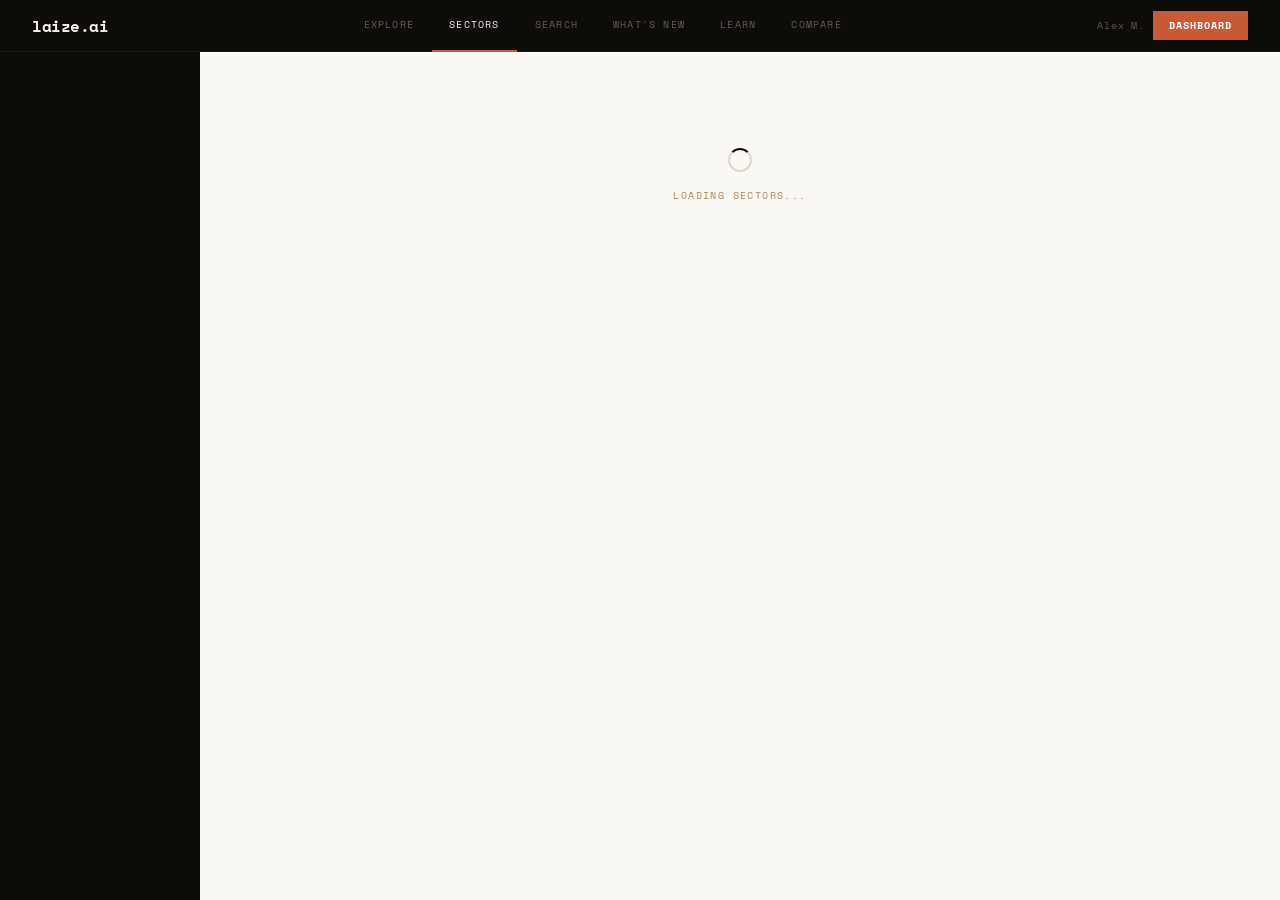
==== commit e5360be9: "sectors.html" ====
--- a/sectors.html
+++ b/sectors.html
@@ -184,7 +184,8 @@
   <ul class="nav-links">
     <li><a href="index.html">Explore</a></li>
     <li><a href="sectors.html" class="on">Sectors</a></li>
-    <li><a href="whats-new.html">What's new</a></li>
+      <li><a href="search.html">Search</a></li>
+      <li><a href="whats-new.html">What's new</a></li>
     <li><a href="learn.html">Learn</a></li>
     <li><a href="compare.html">Compare</a></li>
   </ul>
